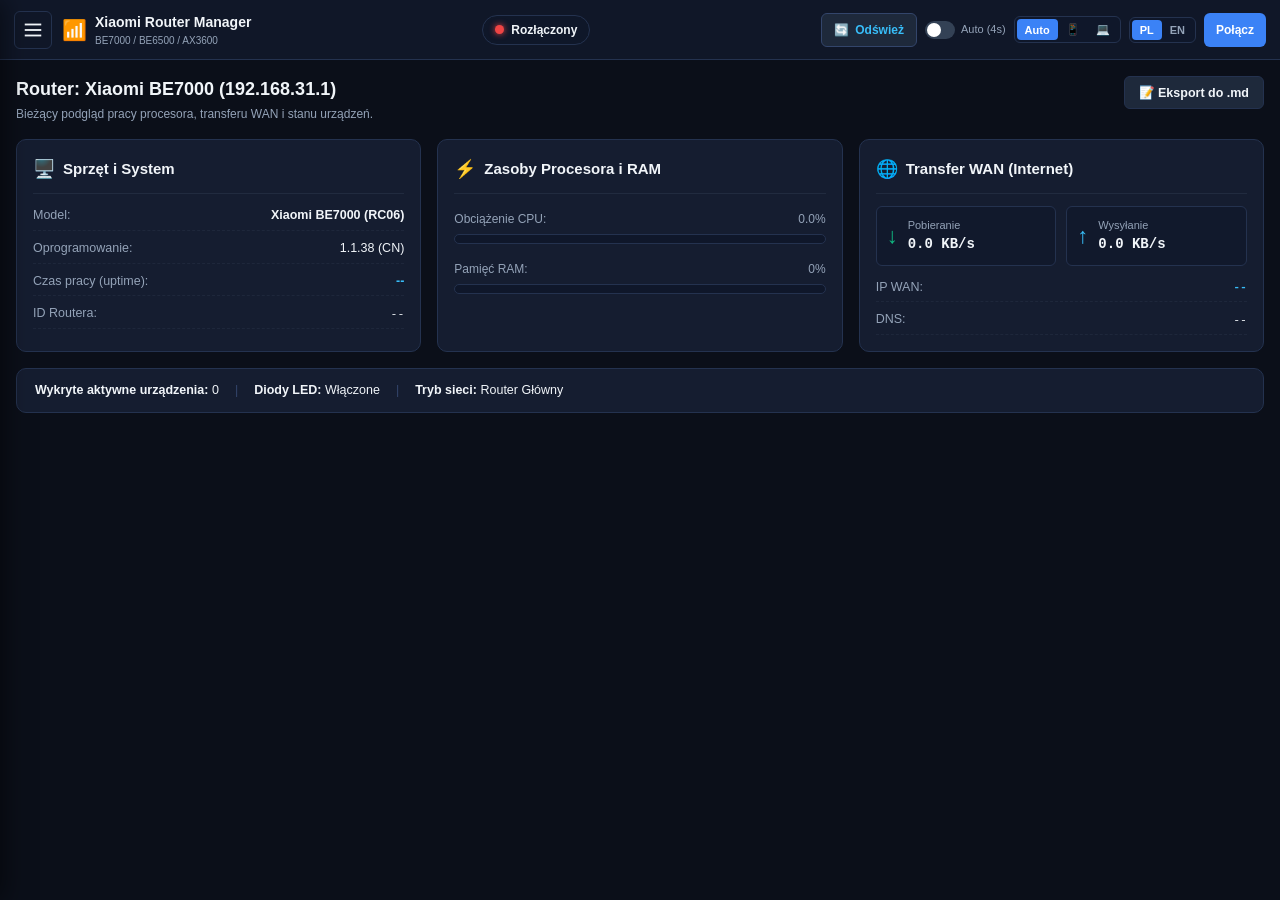
==== mobile/www/index.html @ 7e2e8005 "Poprawka dashboardu, detekcji urzadzen, formularza WAN, rezerwacji DHCP i pelnego panelu Wi-Fi zgodn" ====
<!DOCTYPE html>
<html lang="pl">
<head>
  <meta charset="UTF-8">
  <meta name="viewport" content="width=device-width, initial-scale=1.0, maximum-scale=1.0, user-scalable=no">
  <title>Xiaomi Router Manager (XRM)</title>
  <link rel="stylesheet" href="style.css">
</head>
<body class="theme-dark">
  <div id="app-root" class="mode-auto">

    <!-- 1. GÓRNA BELKA (HEADER) -->
    <header id="main-header">
      <div class="header-left">
        <button id="btn-hamburger" class="btn-icon nav-pulse" title="Menu nawigacji" aria-label="Menu">
          <svg viewBox="0 0 24 24" width="22" height="22" stroke="currentColor" stroke-width="2" fill="none"><line x1="3" y1="12" x2="21" y2="12"></line><line x1="3" y1="6" x2="21" y2="6"></line><line x1="3" y1="18" x2="21" y2="18"></line></svg>
        </button>
        <div class="logo-box">
          <span class="logo-icon">📶</span>
          <div class="logo-text">
            <span class="logo-title">Xiaomi Router Manager</span>
            <span class="logo-subtitle" id="header-model-badge">BE7000 / BE6500 / AX3600</span>
          </div>
        </div>
      </div>

      <div class="header-center">
        <div class="status-pill" id="status-pill">
          <span class="status-dot disconnected" id="status-dot"></span>
          <span class="status-text" id="status-text">Rozłączony</span>
        </div>
      </div>

      <div class="header-right">
        <!-- Zawsze widoczny globalny przycisk ODŚWIEŻ -->
        <button id="btn-global-refresh" class="btn-head btn-refresh" title="Odśwież dane routera">
          <span class="icon">🔄</span>
          <span class="lbl hide-on-narrow">Odśwież</span>
        </button>

        <!-- Przełącznik autoodświeżania -->
        <label class="auto-refresh-toggle" title="Automatyczne odświeżanie danych co 4 sekundy">
          <input type="checkbox" id="chk-auto-refresh">
          <span class="toggle-slider"></span>
          <span class="toggle-label hide-on-narrow">Auto (4s)</span>
        </label>

        <!-- Przełącznik trybu układu (Auto / Telefon / Tablet) -->
        <div class="seg-btn" id="layout-toggle" title="Wymuś tryb wyświetlania">
          <button data-layout="auto" class="active" title="Automatyczne dopasowanie do ekranu">Auto</button>
          <button data-layout="phone" title="Układ kompaktowy smartfona">📱</button>
          <button data-layout="tablet" title="Układ szeroki tabletu">💻</button>
        </div>

        <!-- Przełącznik języka -->
        <div class="seg-btn" id="lang-toggle">
          <button data-lang="pl" class="active">PL</button>
          <button data-lang="en">EN</button>
        </div>

        <!-- Przycisk Połącz / Rozłącz -->
        <button id="btn-connect" class="btn-head btn-connect">
          Połącz
        </button>
      </div>
    </header>

    <!-- 2. BOCZNY DRAWER NAWIGACJI (W STYLU HAOS Z AKORDEONEM) -->
    <div id="drawer-backdrop" class="drawer-backdrop"></div>
    <aside id="nav-drawer" class="nav-drawer">
      <div class="drawer-header">
        <div class="drawer-title-box">
          <span class="drawer-logo">📶</span>
          <div>
            <div class="drawer-title">XRM Navigation</div>
            <div class="drawer-subtitle" id="drawer-ip-text">Brama: 192.168.31.1</div>
          </div>
        </div>
        <button id="btn-close-drawer" class="btn-icon" title="Zamknij menu">✕</button>
      </div>

      <nav class="drawer-nav">
        <!-- Grupa 1: Pulpit i Urządzenia -->
        <div class="nav-group open">
          <div class="nav-group-header" data-group="dash">
            <span class="group-icon">📊</span>
            <span class="group-title">Pulpit i Urządzenia</span>
            <span class="group-arrow">▾</span>
          </div>
          <div class="nav-group-items">
            <button class="nav-item active" data-view="dashboard">
              <span class="item-icon">💻</span>
              <span class="item-title">Kokpit na żywo (Dashboard)</span>
            </button>
            <button class="nav-item" data-view="devices">
              <span class="item-icon">📱</span>
              <span class="item-title">Urządzenia w sieci</span>
              <span class="badge" id="nav-badge-devs">0</span>
            </button>
            <button class="nav-item" data-view="mesh">
              <span class="item-icon">🌐</span>
              <span class="item-title">Topologia i Węzły Mesh</span>
            </button>
          </div>
        </div>

        <!-- Grupa 2: Konfiguracja Sieci -->
        <div class="nav-group open">
          <div class="nav-group-header" data-group="net">
            <span class="group-icon">⚙️</span>
            <span class="group-title">Konfiguracja Sieci</span>
            <span class="group-arrow">▾</span>
          </div>
          <div class="nav-group-items">
            <button class="nav-item" data-view="wan">
              <span class="item-icon">🌍</span>
              <span class="item-title">Ustawienia WAN (Internet)</span>
            </button>
            <button class="nav-item" data-view="lan">
              <span class="item-icon">🖧</span>
              <span class="item-title">Ustawienia LAN i DHCP</span>
              <span class="badge" id="nav-badge-binds">0</span>
            </button>
            <button class="nav-item" data-view="wifi">
              <span class="item-icon">📶</span>
              <span class="item-title">Wi-Fi i Pasma radiowe</span>
            </button>
          </div>
        </div>

        <!-- Grupa 3: Porty i Usługi -->
        <div class="nav-group open">
          <div class="nav-group-header" data-group="ports">
            <span class="group-icon">🔌</span>
            <span class="group-title">Porty i Usługi</span>
            <span class="group-arrow">▾</span>
          </div>
          <div class="nav-group-items">
            <button class="nav-item" data-view="ports">
              <span class="item-icon">⚡</span>
              <span class="item-title">Porty 2.5G i Agregacja (LAG)</span>
            </button>
            <button class="nav-item" data-view="nat">
              <span class="item-icon">🔀</span>
              <span class="item-title">Przekierowania Portów (NAT/DMZ)</span>
            </button>
            <button class="nav-item" data-view="qos">
              <span class="item-icon">🚀</span>
              <span class="item-title">QoS i Kontrola Pasma</span>
            </button>
          </div>
        </div>

        <!-- Grupa 4: System i Narzędzia -->
        <div class="nav-group open">
          <div class="nav-group-header" data-group="sys">
            <span class="group-icon">🛠️</span>
            <span class="group-title">System i Narzędzia</span>
            <span class="group-arrow">▾</span>
          </div>
          <div class="nav-group-items">
            <button class="nav-item" data-view="tools">
              <span class="item-icon">💡</span>
              <span class="item-title">Narzędzia i Diody LED</span>
            </button>
            <button class="nav-item" data-view="backup">
              <span class="item-icon">💾</span>
              <span class="item-title">Kopia i Przywracanie JSON</span>
            </button>
            <button class="nav-item" data-view="diag">
              <span class="item-icon">🩺</span>
              <span class="item-title">Diagnostyka sieci (Ping/Trace)</span>
            </button>
            <button class="nav-item" data-view="reboot">
              <span class="item-icon">🔄</span>
              <span class="item-title">Restart i Zasilanie</span>
            </button>
          </div>
        </div>

        <!-- Wyróżniony przycisk Kreatora Setup na dole menu -->
        <div class="drawer-footer-action">
          <button class="btn-wizard" data-view="wizard">
            <span class="wiz-icon">🪄</span>
            <span class="wiz-text">Kreator Szybkiego Startu</span>
          </button>
        </div>
      </nav>
    </aside>

    <!-- 3. GŁÓWNY OBSZAR ROBOCZY (WORKSPACE) -->
    <main id="main-content">

      <!-- ============================================================ -->
      <!-- WIDOK 1: KOKPIT NA ŻYWO (DASHBOARD) - STRONA GŁÓWNA           -->
      <!-- ============================================================ -->
      <section id="view-dashboard" class="content-view active">
        <div class="view-header">
          <div>
            <h2 class="view-title" id="dash-router-title">Router: Xiaomi BE7000 (192.168.31.1)</h2>
            <p class="view-desc" id="dash-router-desc">Bieżący podgląd pracy procesora, transferu WAN i stanu urządzeń.</p>
          </div>
          <button class="btn-secondary" id="btn-export-md">
            <span>📝</span> Eksport do .md
          </button>
        </div>

        <!-- 3 RÓWNE KOLUMNY KAFELKÓW (ZGODNIE Z WERSJĄ WINDOWS) -->
        <div class="dash-grid-3">
          <!-- Kolumna 1: Sprzęt i System -->
          <div class="card">
            <div class="card-head">
              <span class="card-icon">🖥️</span>
              <h3>Sprzęt i System</h3>
            </div>
            <div class="info-list">
              <div class="info-row">
                <span class="lbl">Model:</span>
                <span class="val bold" id="dash-model">Xiaomi BE7000 (RC06)</span>
              </div>
              <div class="info-row">
                <span class="lbl">Oprogramowanie:</span>
                <span class="val" id="dash-fw">1.1.38 (CN)</span>
              </div>
              <div class="info-row">
                <span class="lbl">Czas pracy (uptime):</span>
                <span class="val highlight" id="dash-uptime">--</span>
              </div>
              <div class="info-row">
                <span class="lbl">ID Routera:</span>
                <span class="val mono" id="dash-routerid">--</span>
              </div>
            </div>
          </div>

          <!-- Kolumna 2: Zasoby Procesora i RAM -->
          <div class="card">
            <div class="card-head">
              <span class="card-icon">⚡</span>
              <h3>Zasoby Procesora i RAM</h3>
            </div>
            <div class="gauge-box">
              <div class="gauge-header">
                <span>Obciążenie CPU:</span>
                <span class="val bold" id="dash-cpu-val">0.0%</span>
              </div>
              <div class="progress-bar">
                <div class="progress-fill fill-cpu" id="dash-cpu-bar" style="width: 0%;"></div>
              </div>
            </div>
            <div class="gauge-box">
              <div class="gauge-header">
                <span>Pamięć RAM:</span>
                <span class="val bold" id="dash-ram-val">0%</span>
              </div>
              <div class="progress-bar">
                <div class="progress-fill fill-ram" id="dash-ram-bar" style="width: 0%;"></div>
              </div>
            </div>
          </div>

          <!-- Kolumna 3: Transfer WAN (Internet) -->
          <div class="card">
            <div class="card-head">
              <span class="card-icon">🌐</span>
              <h3>Transfer WAN (Internet)</h3>
            </div>
            <div class="speed-box-container">
              <div class="speed-metric down">
                <span class="speed-arrow">↓</span>
                <div>
                  <div class="speed-label">Pobieranie</div>
                  <div class="speed-value" id="dash-down-speed">0.0 KB/s</div>
                </div>
              </div>
              <div class="speed-metric up">
                <span class="speed-arrow">↑</span>
                <div>
                  <div class="speed-label">Wysyłanie</div>
                  <div class="speed-value" id="dash-up-speed">0.0 KB/s</div>
                </div>
              </div>
            </div>
            <div class="info-list compact-mt">
              <div class="info-row">
                <span class="lbl">IP WAN:</span>
                <span class="val mono highlight" id="dash-wan-ip">--</span>
              </div>
              <div class="info-row">
                <span class="lbl">DNS:</span>
                <span class="val mono" id="dash-wan-dns">--</span>
              </div>
            </div>
          </div>
        </div>

        <!-- Podsumowanie sieci na dole Pulpitu -->
        <div class="card summary-card">
          <div class="summary-line">
            <span class="summary-item">
              <strong>Wykryte aktywne urządzenia:</strong>
              <span class="badge badge-blue" id="dash-dev-count">0</span>
            </span>
            <span class="summary-sep">|</span>
            <span class="summary-item">
              <strong>Diody LED:</strong>
              <span class="badge badge-green" id="dash-led-status">Włączone</span>
            </span>
            <span class="summary-sep">|</span>
            <span class="summary-item">
              <strong>Tryb sieci:</strong>
              <span class="badge badge-purple" id="dash-net-mode">Router Główny</span>
            </span>
          </div>
        </div>
      </section>

      <!-- ============================================================ -->
      <!-- WIDOK 2: URZĄDZENIA W SIECI                                   -->
      <!-- ============================================================ -->
      <section id="view-devices" class="content-view">
        <div class="view-header">
          <div>
            <h2 class="view-title">Urządzenia w sieci</h2>
            <p class="view-desc">Lista aktywnych klientów LAN/Wi-Fi oraz urządzeń ze stałą rezerwacją IP.</p>
          </div>
          <div class="header-actions">
            <input type="text" id="dev-search-input" class="input-search" placeholder="Szukaj (nazwa, IP, MAC)...">
            <label class="checkbox-inline">
              <input type="checkbox" id="dev-show-offline" checked>
              <span>Pokaż offline</span>
            </label>
          </div>
        </div>

        <div class="dev-list-container" id="devices-container">
          <!-- Dynamicznie generowane wiersze urządzeń w app.js -->
        </div>
      </section>

      <!-- ============================================================ -->
      <!-- WIDOK 3: TOPOLOGIA I WĘZŁY MESH                               -->
      <!-- ============================================================ -->
      <section id="view-mesh" class="content-view">
        <div class="view-header">
          <div>
            <h2 class="view-title">Topologia i Węzły Sieci Mesh</h2>
            <p class="view-desc">Struktura routera nadrzędnego (Master) oraz podłączonych węzłów satelitarnych Mesh.</p>
          </div>
        </div>
        <div class="card" id="mesh-container">
          <div class="mesh-node-card master">
            <div class="node-badge">Router Główny (Master)</div>
            <h3 id="mesh-master-name">Xiaomi BE7000</h3>
            <div class="node-meta">
              <span>IP: <strong id="mesh-master-ip">192.168.31.1</strong></span>
              <span>MAC: <strong id="mesh-master-mac">--</strong></span>
              <span>Klienci: <strong id="mesh-master-clients">0</strong></span>
            </div>
          </div>
          <div class="mesh-satellites" id="mesh-satellites-list">
            <div class="empty-state">Brak dodatkowych węzłów satelitarnych Mesh w sieci (tryb pojedynczego routera).</div>
          </div>
        </div>
      </section>

      <!-- ============================================================ -->
      <!-- WIDOK 4: USTAWIENIA WAN (INTERNET) - DYNAMICZNY FORMULARZ     -->
      <!-- ============================================================ -->
      <section id="view-wan" class="content-view">
        <div class="view-header">
          <div>
            <h2 class="view-title">Ustawienia Łącza Internetowego (WAN)</h2>
            <p class="view-desc">Konfiguracja protokołu dostawcy Internetu, MTU, DNS oraz klonowania adresu MAC.</p>
          </div>
        </div>

        <div class="grid-2-col">
          <!-- Lewa kolumna: Status WAN -->
          <div class="card">
            <div class="card-head">
              <span class="card-icon">📊</span>
              <h3>Status Połączenia WAN</h3>
            </div>
            <div class="info-list">
              <div class="info-row">
                <span class="lbl">Stan łącza:</span>
                <span class="val bold" id="wan-stat-link">● Połączony (Link UP)</span>
              </div>
              <div class="info-row">
                <span class="lbl">Czas połączenia:</span>
                <span class="val" id="wan-stat-uptime">--</span>
              </div>
              <div class="info-row">
                <span class="lbl">Typ połączenia:</span>
                <span class="val highlight" id="wan-stat-proto">PPPoE</span>
              </div>
              <div class="info-row">
                <span class="lbl">Zewnętrzny IP:</span>
                <span class="val mono highlight" id="wan-stat-ip">--</span>
              </div>
              <div class="info-row">
                <span class="lbl">Maska podsieci:</span>
                <span class="val mono" id="wan-stat-mask">--</span>
              </div>
              <div class="info-row">
                <span class="lbl">Brama domyślna:</span>
                <span class="val mono" id="wan-stat-gw">--</span>
              </div>
              <div class="info-row">
                <span class="lbl">Serwery DNS:</span>
                <span class="val mono" id="wan-stat-dns">--</span>
              </div>
              <div class="info-row">
                <span class="lbl">Adres MAC WAN:</span>
                <span class="val mono" id="wan-stat-mac">--</span>
              </div>
              <div class="info-row">
                <span class="lbl">Rozmiar MTU:</span>
                <span class="val bold" id="wan-stat-mtu">1472</span>
              </div>
            </div>
            <div class="card-footer">
              <button class="btn-warn" id="btn-restart-wan">🔄 Zrestartuj połączenie WAN</button>
            </div>
          </div>

          <!-- Prawa kolumna: Dynamiczny Formularz Konfiguracji WAN -->
          <div class="card">
            <div class="card-head">
              <span class="card-icon">🛠️</span>
              <h3>Konfiguracja Parametrów WAN</h3>
            </div>

            <!-- Selektor typu połączenia -->
            <div class="form-group">
              <label class="form-label">Wybierz typ połączenia WAN:</label>
              <select id="wan-type-select" class="form-select">
                <option value="dhcp">DHCP (Automatyczny IP od modemu)</option>
                <option value="pppoe">PPPoE (Login i hasło światłowodu / Neostrady)</option>
                <option value="static">Statyczny IP (Stała adresacja ręczna)</option>
              </select>
            </div>

            <!-- Sekcja PPPoE (widoczna tylko dla PPPoE) -->
            <div id="wan-sec-pppoe" class="form-section hidden">
              <div class="form-group">
                <label class="form-label">Nazwa użytkownika PPPoE (Login):</label>
                <input type="text" id="wan-pppoe-user" class="form-input" placeholder="login@isp.pl">
              </div>
              <div class="form-group">
                <label class="form-label">Hasło PPPoE:</label>
                <div class="input-password-wrapper">
                  <input type="password" id="wan-pppoe-pwd" class="form-input" placeholder="••••••••">
                  <button type="button" class="btn-toggle-pwd" id="btn-toggle-pppoe-pwd">👁️</button>
                </div>
              </div>
            </div>

            <!-- Sekcja Statyczny IP (widoczna tylko dla Static IP) -->
            <div id="wan-sec-static" class="form-section hidden">
              <div class="form-group">
                <label class="form-label">Stały adres IP:</label>
                <input type="text" id="wan-static-ip" class="form-input" placeholder="np. 192.168.1.100">
              </div>
              <div class="form-group">
                <label class="form-label">Maska podsieci:</label>
                <input type="text" id="wan-static-mask" class="form-input" placeholder="255.255.255.0">
              </div>
              <div class="form-group">
                <label class="form-label">Brama domyślna:</label>
                <input type="text" id="wan-static-gw" class="form-input" placeholder="192.168.1.1">
              </div>
            </div>

            <!-- Parametry wspólne: MTU, DNS, Klonowanie MAC -->
            <div class="form-group">
              <label class="form-label">Rozmiar jednostki MTU:</label>
              <div class="mtu-row">
                <input type="number" id="wan-mtu-input" class="form-input mtu-field" value="1472">
                <div class="mtu-presets">
                  <button type="button" class="btn-preset" data-mtu="1472">1472 (Światłowód)</button>
                  <button type="button" class="btn-preset" data-mtu="1492">1492 (PPPoE)</button>
                  <button type="button" class="btn-preset" data-mtu="1500">1500 (Std)</button>
                </div>
              </div>
            </div>

            <div class="form-group">
              <label class="checkbox-inline">
                <input type="checkbox" id="wan-custom-dns-chk">
                <span>Własne serwery DNS</span>
              </label>
              <div id="wan-dns-box" class="dns-inputs hidden">
                <input type="text" id="wan-dns1" class="form-input" placeholder="Podstawowy DNS (np. 1.1.1.1)">
                <input type="text" id="wan-dns2" class="form-input" placeholder="Zapasowy DNS (np. 8.8.8.8)">
              </div>
            </div>

            <div class="form-group">
              <label class="form-label">Klonowanie adresu MAC WAN:</label>
              <input type="text" id="wan-mac-clone" class="form-input mono" placeholder="Opcjonalny MAC dostawcy">
            </div>

            <div class="card-footer">
              <button class="btn-primary full-width" id="btn-save-wan">💾 Zastosuj Ustawienia WAN</button>
            </div>
          </div>
        </div>
      </section>

      <!-- ============================================================ -->
      <!-- WIDOK 5: USTAWIENIA LAN I DHCP (W TYM REZERWACJE)             -->
      <!-- ============================================================ -->
      <section id="view-lan" class="content-view">
        <div class="view-header">
          <div>
            <h2 class="view-title">Ustawienia LAN i Serwer DHCP</h2>
            <p class="view-desc">Konfiguracja adresu IP routera, puli przydziału adresów oraz tabela stałych rezerwacji DHCP.</p>
          </div>
          <div class="header-actions">
            <button class="btn-primary" id="btn-add-reserve-manual">+ Nowa rezerwacja</button>
            <button class="btn-secondary" id="btn-json-backup">📋 Kopia / Przywróć JSON</button>
          </div>
        </div>

        <div class="grid-2-col">
          <!-- Brama LAN -->
          <div class="card">
            <div class="card-head">
              <span class="card-icon">🖧</span>
              <h3>Adres IP Routera (Brama LAN)</h3>
            </div>
            <div class="form-group">
              <label class="form-label">Adres IP bramy LAN:</label>
              <input type="text" id="lan-ip-input" class="form-input" value="192.168.31.1">
            </div>
            <div class="form-group">
              <label class="form-label">Maska podsieci LAN:</label>
              <input type="text" id="lan-mask-input" class="form-input" value="255.255.255.0">
            </div>
            <button class="btn-primary" id="btn-save-lan-ip">Zapisz IP Routera</button>
          </div>

          <!-- Serwer DHCP -->
          <div class="card">
            <div class="card-head">
              <span class="card-icon">🔄</span>
              <h3>Serwer DHCP</h3>
            </div>
            <div class="form-row-2">
              <div class="form-group">
                <label class="form-label">Początek puli IP:</label>
                <input type="text" id="dhcp-start-input" class="form-input" value="192.168.31.5">
              </div>
              <div class="form-group">
                <label class="form-label">Koniec puli IP:</label>
                <input type="text" id="dhcp-end-input" class="form-input" value="192.168.31.254">
              </div>
            </div>
            <div class="form-group">
              <label class="form-label">Czas dzierżawy (minuty):</label>
              <input type="number" id="dhcp-lease-input" class="form-input" value="720">
            </div>
            <button class="btn-primary" id="btn-save-dhcp">Zapisz Serwer DHCP</button>
          </div>
        </div>

        <!-- Tabela rezerwacji DHCP -->
        <div class="card card-table-section">
          <div class="card-head-between">
            <div class="card-head-title">
              <span class="card-icon">📌</span>
              <h3>Statyczne Rezerwacje Adresów IP (Static DHCP)</h3>
            </div>
            <input type="text" id="dhcp-search-input" class="input-search compact" placeholder="Filtruj rezerwacje...">
          </div>
          <div class="table-responsive">
            <table class="data-table" id="table-dhcp-binds">
              <thead>
                <tr>
                  <th>Nazwa / Urządzenie</th>
                  <th>Adres IP</th>
                  <th>Adres MAC</th>
                  <th class="text-right">Akcje</th>
                </tr>
              </thead>
              <tbody id="binds-tbody">
                <!-- Wiersze generowane dynamicznie w app.js -->
              </tbody>
            </table>
          </div>
        </div>
      </section>

      <!-- ============================================================ -->
      <!-- WIDOK 6: WI-FI I PASMA RADIOWE                                -->
      <!-- ============================================================ -->
      <section id="view-wifi" class="content-view">
        <div class="view-header">
          <div>
            <h2 class="view-title">Sieć Bezprzewodowa (Wi-Fi)</h2>
            <p class="view-desc">Konfiguracja pasm 2.4 GHz oraz 5 GHz (Wi-Fi 7 / 6), mocy nadawania i optymalizacja kanałów.</p>
          </div>
          <div class="header-actions">
            <label class="toggle-switch-label">
              <input type="checkbox" id="wifi-switch-smartconnect">
              <span class="toggle-slider"></span>
              <span class="switch-txt">Smart Connect (Wspólne SSID)</span>
            </label>
            <button class="btn-warn" id="btn-wifi-opt">✨ Optymalizuj kanały Wi-Fi</button>
            <button class="btn-secondary" id="btn-wifi-card">🎫 Karta Dostępowa Wi-Fi</button>
          </div>
        </div>

        <!-- Baner informacyjny Smart Connect (Wi-Fi 双频合一) -->
        <div id="wifi-bsd-banner" class="wifi-banner-info">
          ★ Smart Connect (Wi-Fi 双频合一) jest WŁĄCZONY - Pasma 2.4 GHz i 5 GHz współdzielą jedno SSID i hasło. Router automatycznie dobiera pasmo.
        </div>

        <div class="grid-2-col">
          <!-- Karta Lewa: Pasmo 2.4 GHz (lub Wspólna Sieć) -->
          <div class="card">
            <div class="card-head">
              <div class="head-title-row">
                <span class="card-icon">📶</span>
                <h3 id="wifi-2g-card-title">Wspólna Sieć Wi-Fi i Pasmo 2.4 GHz (Smart Connect)</h3>
              </div>
              <label class="toggle-switch-label sm">
                <input type="checkbox" id="wifi-2g-enable" checked>
                <span class="toggle-slider"></span>
                <span id="wifi-2g-enable-txt" class="status-lbl">Włączone</span>
              </label>
            </div>
            
            <div class="form-group">
              <label class="form-label" id="wifi-2g-ssid-lbl">Wspólna nazwa (SSID):</label>
              <input type="text" id="wifi-2g-ssid" class="form-input">
            </div>

            <div class="form-group">
              <label class="form-label" id="wifi-2g-enc-lbl">Wspólne szyfrowanie:</label>
              <select id="wifi-2g-enc" class="form-select">
                <option value="sae-mixed">WPA2/WPA3 Personal (sae-mixed)</option>
                <option value="psk2">WPA2 Personal (psk2)</option>
                <option value="sae">WPA3 Personal (sae)</option>
                <option value="none">Brak zabezpieczeń (Otwarte)</option>
              </select>
            </div>

            <div class="form-group">
              <label class="form-label" id="wifi-2g-pwd-lbl">Wspólne hasło Wi-Fi:</label>
              <div class="input-password-wrapper">
                <input type="password" id="wifi-2g-pwd" class="form-input">
                <button type="button" class="btn-toggle-pwd" id="btn-toggle-2g-pwd">👁️</button>
              </div>
            </div>

            <div class="form-group">
              <label class="checkbox-inline">
                <input type="checkbox" id="wifi-2g-show-pwd">
                <span>Pokaż hasło w polu</span>
              </label>
            </div>

            <div class="form-group">
              <label class="form-label">Moc nadawania (TX Power):</label>
              <select id="wifi-2g-tx" class="form-select">
                <option value="max">Maksymalna (Wzmocniona)</option>
                <option value="mid">Średnia (Standardowa)</option>
                <option value="min">Niska (Oszczędna)</option>
              </select>
            </div>

            <div class="form-row-2">
              <div class="form-group">
                <label class="form-label">Kanał Wi-Fi (Channel):</label>
                <select id="wifi-2g-channel" class="form-select">
                  <option value="0">Auto</option>
                  <option value="1">1</option><option value="2">2</option><option value="3">3</option>
                  <option value="4">4</option><option value="5">5</option><option value="6">6</option>
                  <option value="7">7</option><option value="8">8</option><option value="9">9</option>
                  <option value="10">10</option><option value="11">11</option><option value="12">12</option>
                  <option value="13">13</option>
                </select>
              </div>
              <div class="form-group">
                <label class="form-label">Szerokość pasma (Bandwidth):</label>
                <select id="wifi-2g-bw" class="form-select">
                  <option value="0">40 / 20 MHz</option>
                  <option value="20">20 MHz</option>
                </select>
              </div>
            </div>

            <div class="form-group">
              <label class="toggle-switch-label sm">
                <input type="checkbox" id="wifi-2g-hidden">
                <span class="toggle-slider"></span>
                <span class="switch-txt">Ukryj sieć (Brak rozgłaszania SSID)</span>
              </label>
            </div>

            <div class="wifi-summary-box" id="wifi-2g-summary">
              Kanał: 11 | Szerokość: do 40 MHz | Status: Włączone
            </div>
          </div>

          <!-- Karta Prawa: Pasmo 5 GHz / Wi-Fi 7 -->
          <div class="card">
            <div class="card-head">
              <div class="head-title-row">
                <span class="card-icon">🚀</span>
                <h3 id="wifi-5g-card-title">Parametry Radiowe 5 GHz (Smart Connect)</h3>
              </div>
              <label class="toggle-switch-label sm">
                <input type="checkbox" id="wifi-5g-enable" checked>
                <span class="toggle-slider"></span>
                <span id="wifi-5g-enable-txt" class="status-lbl">Włączone</span>
              </label>
            </div>

            <!-- Baner synchronizacji z 2.4 GHz przy Smart Connect -->
            <div id="wifi-5g-sync-banner" class="wifi-sync-info">
              ★ Smart Connect włączony: Pasmo 5 GHz współdzieli wspólną nazwę SSID, hasło i szyfrowanie z panelem po lewej.
            </div>

            <!-- Pola 5G (widoczne tylko gdy Smart Connect jest wyłączony) -->
            <div id="wifi-5g-credentials-box" class="hidden">
              <div class="form-group">
                <label class="form-label">Nazwa sieci (SSID 5G):</label>
                <input type="text" id="wifi-5g-ssid" class="form-input">
              </div>

              <div class="form-group">
                <label class="form-label">Szyfrowanie 5G:</label>
                <select id="wifi-5g-enc" class="form-select">
                  <option value="sae-mixed">WPA2/WPA3 Personal (sae-mixed)</option>
                  <option value="psk2">WPA2 Personal (psk2)</option>
                  <option value="sae">WPA3 Personal (sae)</option>
                  <option value="none">Brak zabezpieczeń (Otwarte)</option>
                </select>
              </div>

              <div class="form-group">
                <label class="form-label">Hasło Wi-Fi 5G:</label>
                <div class="input-password-wrapper">
                  <input type="password" id="wifi-5g-pwd" class="form-input">
                  <button type="button" class="btn-toggle-pwd" id="btn-toggle-5g-pwd">👁️</button>
                </div>
              </div>

              <div class="form-group">
                <label class="checkbox-inline">
                  <input type="checkbox" id="wifi-5g-show-pwd">
                  <span>Pokaż hasło w polu</span>
                </label>
              </div>
            </div>

            <div class="form-group">
              <label class="form-label">Moc nadawania (TX Power):</label>
              <select id="wifi-5g-tx" class="form-select">
                <option value="max">Maksymalna (Wzmocniona)</option>
                <option value="mid">Średnia (Standardowa)</option>
                <option value="min">Niska (Oszczędna)</option>
              </select>
            </div>

            <div class="form-row-2">
              <div class="form-group">
                <label class="form-label">Kanał Wi-Fi (Channel):</label>
                <select id="wifi-5g-channel" class="form-select">
                  <option value="0">Auto</option>
                  <option value="36">36</option><option value="40">40</option><option value="44">44</option>
                  <option value="48">48</option><option value="52">52</option><option value="56">56</option>
                  <option value="60">60</option><option value="64">64</option><option value="149">149</option>
                  <option value="153">153</option><option value="157">157</option><option value="161">161</option>
                  <option value="165">165</option>
                </select>
              </div>
              <div class="form-group">
                <label class="form-label">Szerokość pasma (Bandwidth):</label>
                <select id="wifi-5g-bw" class="form-select">
                  <option value="0">160 / 80 / 40 / 20 MHz (Wi-Fi 7)</option>
                  <option value="80">80 / 40 / 20 MHz</option>
                  <option value="40">40 MHz</option>
                  <option value="20">20 MHz</option>
                </select>
              </div>
            </div>

            <div class="form-group">
              <label class="toggle-switch-label sm">
                <input type="checkbox" id="wifi-5g-hidden">
                <span class="toggle-slider"></span>
                <span class="switch-txt">Ukryj sieć (Brak rozgłaszania SSID)</span>
              </label>
            </div>

            <div class="wifi-summary-box" id="wifi-5g-summary">
              Kanał: 36 | Szerokość: do 160 MHz (Wi-Fi 6/7) | Status: Włączone
            </div>
          </div>
        </div>

        <div class="card-footer-box">
          <button class="btn-success full-width" id="btn-save-wifi">★ Zastosuj i Zsynchronizuj Ustawienia Wi-Fi (Zapis obu pasm / Smart Connect)</button>
        </div>

        <!-- Karta: Zaawansowane Ustawienia Wi-Fi (Funkcje Systemowe i Roaming) -->
        <div class="card mt-16">
          <div class="card-head">
            <span class="card-icon">⚡</span>
            <h3>Zaawansowane Ustawienia Wi-Fi (Funkcje Systemowe i Roaming)</h3>
          </div>

          <div class="adv-wifi-list">
            <!-- 1. Wi-Fi 5 Kompatybilność -->
            <div class="adv-item">
              <div class="adv-info">
                <div class="adv-title">Tryb zgodności z Wi-Fi 5 (Legacy Wi-Fi 5)</div>
                <div class="adv-desc">Dla starszych urządzeń mających problem z Wi-Fi 6/7. Włączenie wyłącza OFDMA, TWT, BSS Coloring.</div>
              </div>
              <label class="toggle-switch-label">
                <input type="checkbox" id="wifi-adv-w5">
                <span class="toggle-slider"></span>
                <span id="wifi-adv-w5-lbl" class="status-lbl">Wyłączone</span>
              </label>
            </div>

            <!-- 2. TWT -->
            <div class="adv-item">
              <div class="adv-info">
                <div class="adv-title">Tryb oszczędzania energii TWT (Target Wake Time)</div>
                <div class="adv-desc">Target Wake Time: redukuje zużycie baterii urządzeń Wi-Fi 6/7. Starsze urządzenia mogą wymagać wyłączenia tej funkcji.</div>
              </div>
              <label class="toggle-switch-label">
                <input type="checkbox" id="wifi-adv-twt">
                <span class="toggle-slider"></span>
                <span id="wifi-adv-twt-lbl" class="status-lbl">Wyłączone</span>
              </label>
            </div>

            <!-- 3. MU-MIMO -->
            <div class="adv-item">
              <div class="adv-info">
                <div class="adv-title">MU-MIMO i Kształtowanie Wiązki (Beamforming)</div>
                <div class="adv-desc">Jednoczesna komunikacja z wieloma klientami oraz kierunkowe formowanie wiązki sygnału.</div>
              </div>
              <label class="toggle-switch-label">
                <input type="checkbox" id="wifi-adv-mimo" checked>
                <span class="toggle-slider"></span>
                <span id="wifi-adv-mimo-lbl" class="status-lbl">Włączone</span>
              </label>
            </div>

            <!-- 4. Mi Connect -->
            <div class="adv-item">
              <div class="adv-info">
                <div class="adv-title">Szybkie parowanie Xiaomi (Mi Connect)</div>
                <div class="adv-desc">Automatyczne wykrywanie nowych urządzeń Xiaomi IoT w Mi Home i automatyczna synchronizacja hasła Wi-Fi.</div>
              </div>
              <label class="toggle-switch-label">
                <input type="checkbox" id="wifi-adv-miotrelay">
                <span class="toggle-slider"></span>
                <span id="wifi-adv-miotrelay-lbl" class="status-lbl">Wyłączone</span>
              </label>
            </div>

            <!-- 5. Tryb cichy -->
            <div class="adv-item">
              <div class="adv-info">
                <div class="adv-title">Tryb cichy Wi-Fi (Tymczasowe wyłączenie)</div>
                <div class="adv-desc text-danger">Wyłącza wszystkie radia Wi-Fi do restartu routera. Po restarcie Wi-Fi włącza się ponownie automatycznie.</div>
              </div>
              <label class="toggle-switch-label">
                <input type="checkbox" id="wifi-adv-silence">
                <span class="toggle-slider"></span>
                <span id="wifi-adv-silence-lbl" class="status-lbl">Wyłączone</span>
              </label>
            </div>

            <!-- 6. Roaming Mesh 802.11k/v -->
            <div class="adv-item-col">
              <div class="adv-item no-border">
                <div class="adv-info">
                  <div class="adv-title">Ręczne parametry roamingu Mesh (802.11k/v)</div>
                  <div class="adv-desc">Wymusza przełączenie terminala (802.11k/v) do silniejszego węzła Mesh, gdy RSSI spadnie poniżej progu.</div>
                </div>
                <label class="toggle-switch-label">
                  <input type="checkbox" id="wifi-adv-roam">
                  <span class="toggle-slider"></span>
                  <span id="wifi-adv-roam-lbl" class="status-lbl">Domyślne</span>
                </label>
              </div>

              <!-- Paski progów roamingu -->
              <div id="wifi-roam-box" class="roam-box hidden">
                <div class="form-row-2">
                  <div class="form-group">
                    <label class="form-label">Próg 2.4 GHz (dBm):</label>
                    <input type="number" id="wifi-roam-2g" class="form-input" value="-65">
                  </div>
                  <div class="form-group">
                    <label class="form-label">Próg 5 GHz (dBm):</label>
                    <input type="number" id="wifi-roam-5g" class="form-input" value="-70">
                  </div>
                </div>
                <button class="btn-primary" id="btn-save-roam">Zapisz Progi Roamingu</button>
              </div>
            </div>
          </div>
        </div>
      </section>

      <!-- ============================================================ -->
      <!-- WIDOK 7: PORTY 2.5G I AGREGACJA (LAG)                         -->
      <!-- ============================================================ -->
      <section id="view-ports" class="content-view">
        <div class="view-header">
          <div>
            <h2 class="view-title">Zarządzanie Portami 4x 2.5 Gbps (Xiaomi BE7000)</h2>
            <p class="view-desc">Kliknij w port fizyczny, aby sprawdzić stan lub wybierz zaawansowaną funkcję sprzętową.</p>
          </div>
        </div>

        <!-- 4 INTERAKTYWNE KAFELKI PORTÓW FIZYCZNYCH -->
        <div class="ports-grid-4" id="ports-hardware-grid">
          <div class="port-card active-card" data-port="1">
            <div class="port-number">Port 1 (2.5G)</div>
            <div class="port-spec">2.5G RJ45</div>
            <div class="port-badge badge-wan1">Główny Internet (WAN1)</div>
            <div class="port-status status-up">● Połączony (2.5G)</div>
          </div>
          <div class="port-card" data-port="2">
            <div class="port-number">Port 2 (2.5G)</div>
            <div class="port-spec">2.5G RJ45</div>
            <div class="port-badge badge-lan">Lokalna Sieć (LAN)</div>
            <div class="port-status status-up">● Połączony (2.5G)</div>
          </div>
          <div class="port-card" data-port="3">
            <div class="port-number">Port 3 (2.5G)</div>
            <div class="port-spec">2.5G RJ45</div>
            <div class="port-badge badge-down">Rozłączony / Wolny</div>
            <div class="port-status status-down">○ Gotowy (Auto MDI-X)</div>
          </div>
          <div class="port-card" data-port="4">
            <div class="port-number">Port 4 (2.5G)</div>
            <div class="port-spec">2.5G RJ45</div>
            <div class="port-badge badge-lan">Lokalna Sieć (LAN)</div>
            <div class="port-status status-up">● Połączony (2.5G)</div>
          </div>
        </div>

        <!-- SELEKTOR FUNKCJI ZAAWANSOWANYCH (ROZWIJANE MENU ZAMIAST 4 ŚCIŚNIĘTYCH PRZYCISKÓW) -->
        <div class="card port-config-card">
          <div class="card-head-between">
            <div class="card-head-title">
              <span class="card-icon">⚡</span>
              <h3>Konfiguracja Zaawansowanej Roli Portów</h3>
            </div>
            <div class="select-role-wrapper">
              <label class="form-label inline">Wybierz funkcję:</label>
              <select id="ports-function-select" class="form-select highlight-select">
                <option value="lag">Agregacja LAN (LAG - łączenie portów)</option>
                <option value="dualwan">Dual WAN (Drugi dostawca Internetu)</option>
                <option value="iptv">Telewizja IP (IPTV Bridge VLAN)</option>
                <option value="game">Port Sieciowy Gry (Gaming QoS VIP)</option>
              </select>
            </div>
          </div>

          <!-- Karta 1: Agregacja LAN (LAG) -->
          <div id="port-sec-lag" class="port-subview">
            <div class="subview-header">
              <div>
                <h4>Agregacja Portów LAN (Link Aggregation / LAG)</h4>
                <p class="subview-desc">Łączy dwa porty LAN w jeden wirtualny kanał transmisyjny o podwójnej przepustowości (pod serwer NAS lub switch LACP).</p>
              </div>
              <label class="toggle-switch">
                <input type="checkbox" id="lag-enabled-chk">
                <span class="toggle-slider"></span>
              </label>
            </div>
            <div class="form-row-2">
              <div class="form-group">
                <label class="form-label">Para portów do agregacji:</label>
                <select id="lag-ports-select" class="form-select">
                  <option value="3+4">Port 3 + Port 4</option>
                  <option value="2+3">Port 2 + Port 3</option>
                </select>
              </div>
              <div class="form-group">
                <label class="form-label">Tryb agregacji:</label>
                <select id="lag-mode-select" class="form-select">
                  <option value="lacp">Dynamiczny LACP (802.3ad)</option>
                  <option value="static">Statyczny Trunk</option>
                </select>
              </div>
            </div>
            <button class="btn-primary" id="btn-save-lag">Zapisz Konfigurację LAG</button>
          </div>

          <!-- Karta 2: Dual WAN -->
          <div id="port-sec-dualwan" class="port-subview hidden">
            <div class="subview-header">
              <div>
                <h4>Dual WAN (Drugie łącze internetowe)</h4>
                <p class="subview-desc">Pozwala podłączyć drugiego operatora (np. światłowód + backup LTE) do wybranego portu.</p>
              </div>
              <label class="toggle-switch">
                <input type="checkbox" id="dualwan-enabled-chk">
                <span class="toggle-slider"></span>
              </label>
            </div>
            <div class="form-row-2">
              <div class="form-group">
                <label class="form-label">Drugi port WAN (WAN2):</label>
                <select id="dualwan-port-select" class="form-select">
                  <option value="2">Port 2 (2.5G)</option>
                  <option value="3">Port 3 (2.5G)</option>
                  <option value="4">Port 4 (2.5G)</option>
                </select>
              </div>
              <div class="form-group">
                <label class="form-label">Tryb pracy Dual WAN:</label>
                <select id="dualwan-mode-select" class="form-select">
                  <option value="load">Równoważenie obciążenia (Load Balancing)</option>
                  <option value="failover">Zapasowe przełączanie awaryjne (Failover)</option>
                </select>
              </div>
            </div>
            <button class="btn-primary" id="btn-save-dualwan">Zapisz Konfigurację Dual WAN</button>
          </div>

          <!-- Karta 3: IPTV -->
          <div id="port-sec-iptv" class="port-subview hidden">
            <div class="subview-header">
              <div>
                <h4>Telewizja IP (IPTV Bridge VLAN)</h4>
                <p class="subview-desc">Przekazuje ruch telewizyjny bezpośrednio do dekodera ISP z pominięciem natywnego routingu.</p>
              </div>
              <label class="toggle-switch">
                <input type="checkbox" id="iptv-enabled-chk">
                <span class="toggle-slider"></span>
              </label>
            </div>
            <div class="form-row-2">
              <div class="form-group">
                <label class="form-label">Port dedykowany IPTV:</label>
                <select id="iptv-port-select" class="form-select">
                  <option value="2">Port 2 (2.5G)</option>
                  <option value="3">Port 3 (2.5G)</option>
                  <option value="4">Port 4 (2.5G)</option>
                </select>
              </div>
              <div class="form-group">
                <label class="form-label">VLAN ID dla IPTV (VID):</label>
                <input type="number" id="iptv-vid-input" class="form-input" placeholder="np. 100 lub puste">
              </div>
            </div>
            <button class="btn-primary" id="btn-save-iptv">Zapisz Konfigurację IPTV</button>
          </div>

          <!-- Karta 4: Gaming Port -->
          <div id="port-sec-game" class="port-subview hidden">
            <div class="subview-header">
              <div>
                <h4>Port Sieciowy Gry (Gaming QoS VIP)</h4>
                <p class="subview-desc">Nadaje bezwzględny priorytet pakietom z podłączonej konsoli lub PC dla najniższego pingu.</p>
              </div>
              <label class="toggle-switch">
                <input type="checkbox" id="game-enabled-chk">
                <span class="toggle-slider"></span>
              </label>
            </div>
            <div class="form-group">
              <label class="form-label">Wybierz port priorytetowy:</label>
              <select id="game-port-select" class="form-select">
                <option value="1">Port 1 (2.5G)</option>
                <option value="2">Port 2 (2.5G)</option>
                <option value="3">Port 3 (2.5G)</option>
              </select>
            </div>
            <button class="btn-primary" id="btn-save-game">Zapisz Konfigurację Portu Gry</button>
          </div>
        </div>
      </section>

      <!-- ============================================================ -->
      <!-- WIDOK 8: PRZEKIEROWANIA PORTÓW (NAT / DMZ)                    -->
      <!-- ============================================================ -->
      <section id="view-nat" class="content-view">
        <div class="view-header">
          <div>
            <h2 class="view-title">Przekierowania Portów i Strefa DMZ</h2>
            <p class="view-desc">Udostępnianie usług lokalnych na zewnątrz routera oraz wystawianie hosta DMZ.</p>
          </div>
        </div>

        <div class="grid-2-col">
          <!-- DMZ -->
          <div class="card">
            <div class="card-head">
              <span class="card-icon">🎯</span>
              <h3>Strefa DMZ (Demilitarized Zone)</h3>
            </div>
            <p class="card-desc">Przekazuje cały ruch przychodzący bez reguł na jeden konkretny adres IP w sieci domowej.</p>
            <div class="form-group">
              <label class="checkbox-inline">
                <input type="checkbox" id="dmz-enabled-chk">
                <span>Włącz strefę DMZ</span>
              </label>
            </div>
            <div class="form-group">
              <label class="form-label">Adres IP hosta DMZ:</label>
              <input type="text" id="dmz-ip-input" class="form-input" placeholder="np. 192.168.31.50">
            </div>
            <button class="btn-primary" id="btn-save-dmz">Zapisz Ustawienia DMZ</button>
          </div>

          <!-- Nowe przekierowanie -->
          <div class="card">
            <div class="card-head">
              <span class="card-icon">➕</span>
              <h3>Dodaj Przekierowanie Portu</h3>
            </div>
            <div class="form-group">
              <label class="form-label">Nazwa reguły:</label>
              <input type="text" id="nat-name-input" class="form-input" placeholder="np. Serwer WWW">
            </div>
            <div class="form-row-2">
              <div class="form-group">
                <label class="form-label">Port zewn.:</label>
                <input type="number" id="nat-ext-port" class="form-input" placeholder="80">
              </div>
              <div class="form-group">
                <label class="form-label">Port wewn.:</label>
                <input type="number" id="nat-int-port" class="form-input" placeholder="80">
              </div>
            </div>
            <div class="form-row-2">
              <div class="form-group">
                <label class="form-label">Protokół:</label>
                <select id="nat-proto-select" class="form-select">
                  <option value="tcp">TCP</option>
                  <option value="udp">UDP</option>
                  <option value="all">TCP + UDP</option>
                </select>
              </div>
              <div class="form-group">
                <label class="form-label">IP lokalne:</label>
                <input type="text" id="nat-target-ip" class="form-input" placeholder="192.168.31.10">
              </div>
            </div>
            <button class="btn-primary" id="btn-add-nat-rule">+ Dodaj Regułę Portu</button>
          </div>
        </div>
      </section>

      <!-- ============================================================ -->
      <!-- WIDOK 9: QOS I KONTROLA PASMA                                 -->
      <!-- ============================================================ -->
      <section id="view-qos" class="content-view">
        <div class="view-header">
          <div>
            <h2 class="view-title">Inteligentny QoS i Kontrola Pasma</h2>
            <p class="view-desc">Zarządzanie priorytetami ruchu sieciowego dla gier, wideo i pracy zdalnej.</p>
          </div>
        </div>
        <div class="card">
          <div class="card-head">
            <span class="card-icon">🚀</span>
            <h3>Priorytetyzacja Pasma (QoS)</h3>
          </div>
          <div class="form-group">
            <label class="checkbox-inline">
              <input type="checkbox" id="qos-enabled-chk">
              <span>Włącz inteligentną optymalizację QoS</span>
            </label>
          </div>
          <div class="form-group">
            <label class="form-label">Profil priorytetu:</label>
            <div class="seg-btn full-width" id="qos-mode-selector">
              <button data-mode="auto" class="active">Automatyczny</button>
              <button data-mode="game">Gaming (Gry)</button>
              <button data-mode="web">Przeglądanie</button>
              <button data-mode="video">Wideo / Streaming</button>
            </div>
          </div>
          <button class="btn-primary" id="btn-save-qos">Zapisz Ustawienia QoS</button>
        </div>
      </section>

      <!-- ============================================================ -->
      <!-- WIDOK 10: SYSTEM, NARZĘDZIA I DIODY LED                      -->
      <!-- ============================================================ -->
      <section id="view-tools" class="content-view">
        <div class="view-header">
          <div>
            <h2 class="view-title">Narzędzia Systemowe i Diody LED</h2>
            <p class="view-desc">Sterowanie podświetleniem obudowy, zmiana hasła administratora i parametry routera.</p>
          </div>
        </div>

        <div class="grid-2-col">
          <!-- Diody LED -->
          <div class="card">
            <div class="card-head">
              <span class="card-icon">💡</span>
              <h3>Diody LED Obudowy</h3>
            </div>
            <p class="card-desc">Wyłącz diody sygnalizacyjne na obudowie BE7000 (np. na noc w sypialni).</p>
            <div class="form-group">
              <label class="toggle-switch">
                <input type="checkbox" id="led-switch" checked>
                <span class="toggle-slider"></span>
              </label>
              <span id="led-status-lbl" class="bold">Włączone</span>
            </div>
            <button class="btn-primary" id="btn-save-led">Zapisz Stan Diod</button>
          </div>

          <!-- Zmiana Hasła -->
          <div class="card">
            <div class="card-head">
              <span class="card-icon">🔑</span>
              <h3>Zmiana Hasła Administratora</h3>
            </div>
            <div class="form-group">
              <label class="form-label">Nowe hasło routera:</label>
              <input type="password" id="new-admin-pwd" class="form-input" placeholder="Wpisz nowe bezpieczne hasło">
            </div>
            <button class="btn-warn" id="btn-change-admin-pwd">Zmień Hasło Routera</button>
          </div>
        </div>
      </section>

      <!-- ============================================================ -->
      <!-- WIDOK 11: KOPIA I PRZYWRACANIE JSON                          -->
      <!-- ============================================================ -->
      <section id="view-backup" class="content-view">
        <div class="view-header">
          <div>
            <h2 class="view-title">Kopia i Przywracanie Konfiguracji JSON</h2>
            <p class="view-desc">Bezpieczny eksport rezerwacji DHCP i ustawień routera do schowka lub pliku JSON.</p>
          </div>
        </div>
        <div class="card">
          <div class="card-head">
            <span class="card-icon">📋</span>
            <h3>Edytor JSON Schowka</h3>
          </div>
          <div class="backup-actions-bar">
            <button class="btn-primary" id="btn-gen-json">📥 Pobierz rezerwacje do JSON</button>
            <button class="btn-secondary" id="btn-copy-json">📋 Kopiuj do schowka</button>
            <button class="btn-secondary" id="btn-paste-json">📋 Wklej ze schowka</button>
            <button class="btn-warn" id="btn-apply-json">⚡ Przywróć rezerwacje z JSON</button>
          </div>
          <textarea id="json-editor-area" class="code-area" placeholder="Tutaj pojawi się zawartość JSON..."></textarea>
        </div>
      </section>

      <!-- ============================================================ -->
      <!-- WIDOK 12: DIAGNOSTYKA SIECI (PING / TRACEROUTE)               -->
      <!-- ============================================================ -->
      <section id="view-diag" class="content-view">
        <div class="view-header">
          <div>
            <h2 class="view-title">Diagnostyka Sieci (Ping i Traceroute)</h2>
            <p class="view-desc">Sprawdzanie opóźnień do węzłów w sieci domowej i w Internecie bezpośrednio z procesora BE7000.</p>
          </div>
        </div>
        <div class="card">
          <div class="diag-form-row">
            <input type="text" id="diag-host-input" class="form-input" value="8.8.8.8" placeholder="Adres IP lub domena (np. 1.1.1.1)">
            <button class="btn-primary" id="btn-run-ping">🚀 Uruchom Ping</button>
          </div>
          <pre id="diag-console" class="diag-terminal">Gotowy do wykonania testu diagnostycznego...</pre>
        </div>
      </section>

      <!-- ============================================================ -->
      <!-- WIDOK 13: RESTART ROUTERA                                     -->
      <!-- ============================================================ -->
      <section id="view-reboot" class="content-view">
        <div class="view-header">
          <div>
            <h2 class="view-title">Restart i Zasilanie Routera</h2>
            <p class="view-desc">Bezpieczny restart systemu Xiaomi OpenWrt bez utraty zapisanych parametrów.</p>
          </div>
        </div>
        <div class="card danger-card">
          <div class="card-head">
            <span class="card-icon">⚠️</span>
            <h3>Ponowne Uruchomienie Routera</h3>
          </div>
          <p class="card-desc">Restart spowoduje chwilowe przerwanie połączenia z Internetem i sieciami Wi-Fi na około 60-90 sekund.</p>
          <button class="btn-danger" id="btn-reboot-router">🔄 Zrestartuj Xiaomi BE7000 Teraz</button>
        </div>
      </section>

      <!-- ============================================================ -->
      <!-- WIDOK 14: KREATOR PIERWSZEJ KONFIGURACJI (QUICK SETUP)        -->
      <!-- ============================================================ -->
      <section id="view-wizard" class="content-view">
        <div class="view-header">
          <div>
            <h2 class="view-title">Kreator Pierwszej Konfiguracji (Quick Setup)</h2>
            <p class="view-desc">Uruchomienie nowego lub zresetowanego routera w 3 prostych krokach.</p>
          </div>
        </div>
        <div class="card">
          <div class="wizard-steps-indicator">
            <span class="step-num active">1. Tryb WAN</span> →
            <span class="step-num">2. Wi-Fi</span> →
            <span class="step-num">3. Hasło Admina</span>
          </div>
          <div class="form-group">
            <label class="form-label">Wybierz typ połączenia WAN dostawcy:</label>
            <select id="wiz-proto" class="form-select">
              <option value="dhcp">Automatyczny DHCP (Kablówka / Modem)</option>
              <option value="pppoe">PPPoE (Światłowód z loginem i hasłem)</option>
              <option value="static">Statyczny IP</option>
            </select>
          </div>
          <div class="form-group">
            <label class="form-label">Nazwa Twojej sieci domowej Wi-Fi (SSID):</label>
            <input type="text" id="wiz-ssid" class="form-input" value="Xiaomi_BE7000_Home">
          </div>
          <div class="form-group">
            <label class="form-label">Hasło do Wi-Fi:</label>
            <input type="text" id="wiz-pwd" class="form-input" placeholder="Minimum 8 znaków">
          </div>
          <div class="form-group">
            <label class="checkbox-inline">
              <input type="checkbox" id="wiz-same-pwd" checked>
              <span>Użyj tego samego hasła dla panelu administratora routera</span>
            </label>
          </div>
          <button class="btn-primary" id="btn-wizard-apply">🚀 Zastosuj i Uruchom Router</button>
        </div>
      </section>

    </main>

    <!-- 4. MODAL LOGOWANIA Z HASŁEM I OPCJĄ ZAPAMIĘTANIA -->
    <div id="modal-login" class="modal-backdrop">
      <div class="modal-dialog">
        <div class="modal-header">
          <div class="modal-title-box">
            <span class="modal-icon">🔐</span>
            <h3>Logowanie do Xiaomi Routera</h3>
          </div>
          <button class="btn-icon" id="btn-login-close">✕</button>
        </div>
        <div class="modal-body">
          <div class="form-group">
            <label class="form-label">Adres IP Bramy Routera:</label>
            <input type="text" id="login-ip-input" class="form-input" value="192.168.31.1">
          </div>
          <div class="form-group">
            <label class="form-label">Metoda uwierzytelnienia:</label>
            <div class="seg-btn full-width" id="login-mode-selector">
              <button data-mode="pwd" class="active">Hasło Routera</button>
              <button data-mode="stok">Link / Token Stok</button>
            </div>
          </div>
          <div class="form-group" id="login-sec-pwd">
            <label class="form-label">Hasło Administratora:</label>
            <div class="input-password-wrapper">
              <input type="password" id="login-pwd-input" class="form-input" placeholder="Wpisz hasło routera...">
              <button type="button" class="btn-toggle-pwd" id="btn-toggle-login-pwd">👁️</button>
            </div>
          </div>
          <div class="form-group hidden" id="login-sec-stok">
            <label class="form-label">Link z przeglądarki lub Token Stok:</label>
            <input type="text" id="login-stok-input" class="form-input mono" placeholder="Wklej pełny link z ;stok= lub sam token...">
          </div>
          <div class="form-group">
            <label class="checkbox-inline">
              <input type="checkbox" id="login-remember-pwd" checked>
              <span>Zapamiętaj logowanie na tym urządzeniu</span>
            </label>
          </div>
          <div class="helper-hint">
            💡 Możesz zalogować się hasłem routera lub wkleić link ze strony głównej routera z przeglądarki (z parametrem ;stok=).
          </div>
        </div>
        <div class="modal-footer">
          <button class="btn-secondary" id="btn-login-cancel">Anuluj</button>
          <button class="btn-primary" id="btn-login-submit">Połącz i Zaloguj</button>
        </div>
      </div>
    </div>

    <!-- 5. MODAL REZERWACJI DHCP (DODAWANIE / EDYCJA) -->
    <div id="modal-reserve" class="modal-backdrop">
      <div class="modal-dialog">
        <div class="modal-header">
          <div class="modal-title-box">
            <span class="modal-icon">📌</span>
            <h3 id="modal-reserve-title">Rezerwacja Stałego Adresu IP</h3>
          </div>
          <button class="btn-icon" id="btn-reserve-close">✕</button>
        </div>
        <div class="modal-body">
          <div class="form-group">
            <label class="form-label">Nazwa / Opis Urządzenia:</label>
            <input type="text" id="reserve-name-input" class="form-input" placeholder="np. HOOKMTSRV">
          </div>
          <div class="form-group">
            <label class="form-label">Adres MAC:</label>
            <input type="text" id="reserve-mac-input" class="form-input mono" placeholder="AA:BB:CC:DD:EE:FF">
          </div>
          <div class="form-group">
            <label class="form-label">Przypisany Stały Adres IP:</label>
            <input type="text" id="reserve-ip-input" class="form-input" placeholder="192.168.31.X">
          </div>
        </div>
        <div class="modal-footer">
          <button class="btn-secondary" id="btn-reserve-cancel">Anuluj</button>
          <button class="btn-primary" id="btn-reserve-save">Zapisz Rezerwację</button>
        </div>
      </div>
    </div>

    <!-- 6. MODAL KARTY DOSTĘPOWEJ WI-FI -->
    <div id="modal-wcard" class="modal-backdrop">
      <div class="modal-dialog">
        <div class="modal-header">
          <div class="modal-title-box">
            <span class="modal-icon">🎫</span>
            <h3>Karta Dostępowa Sieci Wi-Fi</h3>
          </div>
          <button class="btn-icon" id="btn-wcard-close">✕</button>
        </div>
        <div class="modal-body">
          <div class="wcard-box">
            <div class="wcard-badge" id="wcard-type-badge">★ Domowa Sieć Wi-Fi (Smart Connect)</div>
            <div class="wcard-field">
              <span class="wcard-lbl">Nazwa sieci (SSID):</span>
              <span class="wcard-val bold" id="wcard-ssid-val">hook_mt</span>
            </div>
            <div class="wcard-field">
              <span class="wcard-lbl">Szyfrowanie:</span>
              <span class="wcard-val" id="wcard-enc-val">WPA2/WPA3 Personal</span>
            </div>
            <div class="wcard-field">
              <span class="wcard-lbl">Hasło dostępu:</span>
              <div class="wcard-pwd-row">
                <span class="wcard-pwd mono" id="wcard-pwd-val">••••••••</span>
                <button type="button" class="btn-sm btn-secondary" id="btn-wcard-copy-pwd">📋 Kopiuj</button>
              </div>
            </div>
            <div class="wcard-qr-container" id="wcard-qr-box">
              <div class="wcard-qr-hint">Zeskanuj telefonem, aby połączyć się z Wi-Fi:</div>
              <div id="wcard-qr-code" class="qr-placeholder"></div>
            </div>
          </div>
        </div>
        <div class="modal-footer">
          <button class="btn-secondary" id="btn-wcard-cancel">Zamknij</button>
          <button class="btn-primary" id="btn-wcard-copy-all">📋 Kopiuj dane do schowka</button>
        </div>
      </div>
    </div>

  </div>

  <script src="app.js"></script>
</body>
</html>
---- mobile/www/style.css ----
/* ==========================================================================
   XIAOMI ROUTER MANAGER (XRM) - MOBILNY I TABLETOWY ARKUSZ STYLÓW
   Dostosowany do telefonów, tabletów (OPPO Pad, iPad) i ekranów dotykowych
   Spójny z motywem Windows CustomTkinter
   ========================================================================== */

:root {
  --bg-main: #0b0f19;
  --bg-card: #151d30;
  --bg-card-hover: #1e2942;
  --bg-header: #101728;
  --border-color: #24324f;
  --border-light: #33456b;
  --text-main: #f1f5f9;
  --text-muted: #94a3b8;
  --text-dim: #64748b;
  
  --primary: #3b82f6;
  --primary-hover: #2563eb;
  --success: #10b981;
  --success-hover: #059669;
  --warning: #f59e0b;
  --warning-hover: #d97706;
  --danger: #ef4444;
  --danger-hover: #dc2626;
  --purple: #8b5cf6;
  --cyan: #06b6d4;

  --radius-sm: 6px;
  --radius-md: 10px;
  --radius-lg: 14px;
  --font-mono: ui-monospace, SFMono-Regular, Menlo, Monaco, Consolas, "Liberation Mono", "Courier New", monospace;
  --transition-fast: 0.15s ease;
  --transition-normal: 0.25s ease;
}

* {
  box-sizing: border-box;
  margin: 0;
  padding: 0;
  -webkit-tap-highlight-color: transparent;
}

body {
  font-family: -apple-system, BlinkMacSystemFont, "Segoe UI", Roboto, Helvetica, Arial, sans-serif;
  background-color: var(--bg-main);
  color: var(--text-main);
  line-height: 1.5;
  font-size: 14px;
  min-height: 100vh;
  overflow-x: hidden;
}

#app-root {
  display: flex;
  flex-direction: column;
  min-height: 100vh;
}

/* ==========================================================================
   1. GÓRNA BELKA (HEADER)
   ========================================================================== */
#main-header {
  position: sticky;
  top: 0;
  z-index: 40;
  height: 60px;
  background-color: var(--bg-header);
  border-bottom: 1px solid var(--border-color);
  display: flex;
  align-items: center;
  justify-content: space-between;
  padding: 0 14px;
  gap: 10px;
}

.header-left {
  display: flex;
  align-items: center;
  gap: 10px;
}

/* Animacja pulsu / błysku ikonki hamburgera na starcie */
@keyframes nav-pulse-anim {
  0% { transform: scale(1); box-shadow: none; }
  25% { transform: scale(1.22); box-shadow: 0 0 14px var(--primary); background-color: rgba(59, 130, 246, 0.3); }
  50% { transform: scale(1); box-shadow: none; }
  75% { transform: scale(1.22); box-shadow: 0 0 14px var(--primary); background-color: rgba(59, 130, 246, 0.3); }
  100% { transform: scale(1); box-shadow: none; }
}

.nav-pulse {
  animation: nav-pulse-anim 1.4s ease 0.3s 1;
}

.btn-icon {
  background: transparent;
  border: 1px solid var(--border-color);
  color: var(--text-main);
  width: 38px;
  height: 38px;
  border-radius: var(--radius-sm);
  display: flex;
  align-items: center;
  justify-content: center;
  cursor: pointer;
  transition: var(--transition-fast);
}

.btn-icon:hover, .btn-icon:active {
  background-color: var(--bg-card-hover);
  border-color: var(--primary);
}

.logo-box {
  display: flex;
  align-items: center;
  gap: 8px;
}

.logo-icon {
  font-size: 20px;
}

.logo-text {
  display: flex;
  flex-direction: column;
}

.logo-title {
  font-size: 14px;
  font-weight: 700;
  color: var(--text-main);
  white-space: nowrap;
}

.logo-subtitle {
  font-size: 10px;
  color: var(--text-muted);
  white-space: nowrap;
}

.header-center {
  display: flex;
  align-items: center;
}

.status-pill {
  display: flex;
  align-items: center;
  gap: 7px;
  padding: 5px 12px;
  background-color: rgba(15, 23, 42, 0.7);
  border: 1px solid var(--border-color);
  border-radius: 20px;
  font-size: 12px;
  font-weight: 600;
}

.status-dot {
  width: 9px;
  height: 9px;
  border-radius: 50%;
  display: inline-block;
}

.status-dot.connected {
  background-color: var(--success);
  box-shadow: 0 0 8px var(--success);
}

.status-dot.disconnected {
  background-color: var(--danger);
  box-shadow: 0 0 6px var(--danger);
}

.header-right {
  display: flex;
  align-items: center;
  gap: 8px;
}

.btn-head {
  height: 34px;
  padding: 0 12px;
  border-radius: var(--radius-sm);
  font-size: 12px;
  font-weight: 600;
  cursor: pointer;
  border: none;
  display: flex;
  align-items: center;
  gap: 6px;
  transition: var(--transition-fast);
}

.btn-refresh {
  background-color: #1e293b;
  color: #38bdf8;
  border: 1px solid var(--border-light);
}

.btn-refresh:hover, .btn-refresh:active {
  background-color: #0284c7;
  color: #fff;
}

.btn-connect {
  background-color: var(--primary);
  color: #fff;
}

.btn-connect:hover {
  background-color: var(--primary-hover);
}

.btn-connect.connected {
  background-color: #334155;
  color: #f87171;
  border: 1px solid #475569;
}

.btn-connect.connected:hover {
  background-color: var(--danger);
  color: #fff;
}

/* Autoodświeżanie toggle */
.auto-refresh-toggle {
  display: flex;
  align-items: center;
  gap: 6px;
  cursor: pointer;
  user-select: none;
  font-size: 11px;
  color: var(--text-muted);
}

.auto-refresh-toggle input {
  display: none;
}

.toggle-slider {
  width: 30px;
  height: 18px;
  background-color: #334155;
  border-radius: 10px;
  position: relative;
  transition: var(--transition-fast);
}

.toggle-slider::after {
  content: "";
  position: absolute;
  top: 2px;
  left: 2px;
  width: 14px;
  height: 14px;
  background-color: #fff;
  border-radius: 50%;
  transition: var(--transition-fast);
}

.auto-refresh-toggle input:checked + .toggle-slider {
  background-color: var(--primary);
}

.auto-refresh-toggle input:checked + .toggle-slider::after {
  transform: translateX(12px);
}

/* Przełączniki segmentowe (Auto/Tel/Tablet, PL/EN) */
.seg-btn {
  display: flex;
  background-color: #0f172a;
  border: 1px solid var(--border-color);
  border-radius: var(--radius-sm);
  padding: 2px;
}

.seg-btn button {
  background: transparent;
  border: none;
  color: var(--text-muted);
  padding: 4px 8px;
  font-size: 11px;
  font-weight: 600;
  border-radius: 4px;
  cursor: pointer;
  transition: var(--transition-fast);
}

.seg-btn button.active {
  background-color: var(--primary);
  color: #fff;
}

.seg-btn.full-width {
  width: 100%;
}

.seg-btn.full-width button {
  flex: 1;
  padding: 8px 12px;
  font-size: 13px;
}

/* ==========================================================================
   2. BOCZNY DRAWER NAWIGACJI (HAOS STYLE)
   ========================================================================== */
.drawer-backdrop {
  position: fixed;
  inset: 0;
  background-color: rgba(0, 0, 0, 0.65);
  backdrop-filter: blur(2px);
  z-index: 90;
  opacity: 0;
  pointer-events: none;
  transition: opacity 0.2s ease;
}

.nav-drawer {
  position: fixed;
  top: 0;
  bottom: 0;
  left: 0;
  width: 290px;
  max-width: 85vw;
  background-color: #111827;
  border-right: 1px solid var(--border-color);
  z-index: 100;
  transform: translateX(-100%);
  transition: transform 0.2s cubic-bezier(0.4, 0, 0.2, 1);
  display: flex;
  flex-direction: column;
  box-shadow: 4px 0 24px rgba(0, 0, 0, 0.5);
}

/* Stan otwartego menu */
.drawer-open .drawer-backdrop {
  opacity: 1;
  pointer-events: auto;
}

.drawer-open .nav-drawer {
  transform: translateX(0);
}

.drawer-header {
  height: 60px;
  padding: 0 16px;
  display: flex;
  align-items: center;
  justify-content: space-between;
  border-bottom: 1px solid var(--border-color);
  background-color: var(--bg-header);
}

.drawer-title-box {
  display: flex;
  align-items: center;
  gap: 10px;
}

.drawer-logo {
  font-size: 22px;
}

.drawer-title {
  font-size: 14px;
  font-weight: 700;
}

.drawer-subtitle {
  font-size: 11px;
  color: var(--text-muted);
}

.drawer-nav {
  flex: 1;
  overflow-y: auto;
  padding: 12px 10px;
  display: flex;
  flex-direction: column;
  gap: 8px;
}

/* Grupy akordeonowe menu */
.nav-group {
  border-radius: var(--radius-sm);
  overflow: hidden;
  background-color: rgba(30, 41, 59, 0.35);
  border: 1px solid rgba(51, 65, 85, 0.4);
}

.nav-group-header {
  padding: 10px 12px;
  display: flex;
  align-items: center;
  gap: 9px;
  cursor: pointer;
  user-select: none;
  font-weight: 600;
  font-size: 13px;
  color: var(--text-main);
  transition: var(--transition-fast);
}

.nav-group-header:hover {
  background-color: rgba(59, 130, 246, 0.1);
}

.group-arrow {
  margin-left: auto;
  font-size: 11px;
  color: var(--text-dim);
  transition: transform 0.2s ease;
}

.nav-group.open .group-arrow {
  transform: rotate(180deg);
}

.nav-group-items {
  display: none;
  padding: 4px 6px 8px 6px;
  flex-direction: column;
  gap: 3px;
}

.nav-group.open .nav-group-items {
  display: flex;
}

.nav-item {
  display: flex;
  align-items: center;
  gap: 10px;
  width: 100%;
  padding: 8px 12px;
  background: transparent;
  border: none;
  color: var(--text-muted);
  border-radius: var(--radius-sm);
  font-size: 12.5px;
  font-weight: 500;
  cursor: pointer;
  text-align: left;
  transition: var(--transition-fast);
}

.nav-item:hover {
  background-color: rgba(255, 255, 255, 0.05);
  color: var(--text-main);
}

.nav-item.active {
  background-color: var(--primary);
  color: #fff;
  font-weight: 600;
}

.nav-item .badge {
  margin-left: auto;
  font-size: 10px;
  padding: 2px 7px;
  background-color: rgba(255, 255, 255, 0.15);
  border-radius: 10px;
}

.drawer-footer-action {
  margin-top: auto;
  padding-top: 10px;
}

.btn-wizard {
  width: 100%;
  padding: 11px;
  background: linear-gradient(135deg, #16a34a, #15803d);
  color: #fff;
  border: none;
  border-radius: var(--radius-md);
  font-weight: 700;
  font-size: 13px;
  cursor: pointer;
  display: flex;
  align-items: center;
  justify-content: center;
  gap: 8px;
  box-shadow: 0 4px 12px rgba(22, 163, 74, 0.3);
  transition: var(--transition-fast);
}

.btn-wizard:hover {
  background: linear-gradient(135deg, #15803d, #166534);
}

/* ==========================================================================
   3. GŁÓWNY OBSZAR ROBOCZY (WORKSPACE)
   ========================================================================== */
#main-content {
  flex: 1;
  padding: 16px;
  max-width: 1380px;
  margin: 0 auto;
  width: 100%;
}

.content-view {
  display: none;
  flex-direction: column;
  gap: 16px;
}

.content-view.active {
  display: flex;
}

.view-header {
  display: flex;
  align-items: flex-start;
  justify-content: space-between;
  gap: 12px;
  flex-wrap: wrap;
}

.view-title {
  font-size: 18px;
  font-weight: 700;
  color: var(--text-main);
}

.view-desc {
  font-size: 12px;
  color: var(--text-muted);
  margin-top: 2px;
}

/* ==========================================================================
   4. KAFELKI I ELEMENTY INTERFEJSU (KARTY)
   ========================================================================== */
.card {
  background-color: var(--bg-card);
  border: 1px solid var(--border-color);
  border-radius: var(--radius-md);
  padding: 16px;
  display: flex;
  flex-direction: column;
  gap: 12px;
}

.card-head {
  display: flex;
  align-items: center;
  gap: 8px;
  border-bottom: 1px solid rgba(51, 65, 85, 0.4);
  padding-bottom: 10px;
}

.card-head h3 {
  font-size: 15px;
  font-weight: 600;
}

.card-head-between {
  display: flex;
  align-items: center;
  justify-content: space-between;
  gap: 10px;
  flex-wrap: wrap;
  border-bottom: 1px solid rgba(51, 65, 85, 0.4);
  padding-bottom: 10px;
}

.card-head-title {
  display: flex;
  align-items: center;
  gap: 8px;
}

.card-icon {
  font-size: 18px;
}

.card-desc {
  font-size: 12px;
  color: var(--text-muted);
}

/* Siatka 3 kolumn (Dashboard) */
.dash-grid-3 {
  display: grid;
  grid-template-columns: repeat(3, 1fr);
  gap: 16px;
}

/* Siatka 2 kolumn */
.grid-2-col {
  display: grid;
  grid-template-columns: repeat(auto-fit, minmax(320px, 1fr));
  gap: 16px;
}

.info-list {
  display: flex;
  flex-direction: column;
  gap: 8px;
}

.info-row {
  display: flex;
  align-items: center;
  justify-content: space-between;
  font-size: 12.5px;
  border-bottom: 1px dashed rgba(51, 65, 85, 0.3);
  padding-bottom: 5px;
}

.info-row .lbl {
  color: var(--text-muted);
}

.info-row .val {
  font-weight: 500;
}

.info-row .val.bold {
  font-weight: 700;
}

.info-row .val.highlight {
  color: #38bdf8;
  font-weight: 600;
}

.info-row .val.mono {
  font-family: var(--font-mono);
  font-size: 11.5px;
}

/* Paski postępu CPU / RAM */
.gauge-box {
  display: flex;
  flex-direction: column;
  gap: 6px;
  margin-top: 4px;
}

.gauge-header {
  display: flex;
  justify-content: space-between;
  font-size: 12px;
  color: var(--text-muted);
}

.progress-bar {
  height: 10px;
  background-color: #0f172a;
  border-radius: 5px;
  overflow: hidden;
  border: 1px solid var(--border-color);
}

.progress-fill {
  height: 100%;
  border-radius: 5px;
  transition: width 0.4s ease;
}

.fill-cpu {
  background: linear-gradient(90deg, #38bdf8, #3b82f6);
}

.fill-ram {
  background: linear-gradient(90deg, #10b981, #059669);
}

/* Transfer WAN kafelki */
.speed-box-container {
  display: grid;
  grid-template-columns: 1fr 1fr;
  gap: 10px;
}

.speed-metric {
  background-color: rgba(15, 23, 42, 0.6);
  border: 1px solid var(--border-color);
  border-radius: var(--radius-sm);
  padding: 10px;
  display: flex;
  align-items: center;
  gap: 10px;
}

.speed-metric.down .speed-arrow {
  color: #10b981;
  font-size: 22px;
  font-weight: 900;
}

.speed-metric.up .speed-arrow {
  color: #38bdf8;
  font-size: 22px;
  font-weight: 900;
}

.speed-label {
  font-size: 11px;
  color: var(--text-muted);
}

.speed-value {
  font-size: 14px;
  font-weight: 700;
  font-family: var(--font-mono);
}

.summary-card {
  padding: 12px 18px;
}

.summary-line {
  display: flex;
  align-items: center;
  gap: 16px;
  flex-wrap: wrap;
  font-size: 12.5px;
}

.summary-sep {
  color: var(--border-light);
}

/* ==========================================================================
   5. PORTY FIZYCZNE 4x 2.5 Gbps (NOWA KONCEPCJA)
   ========================================================================== */
.ports-grid-4 {
  display: grid;
  grid-template-columns: repeat(4, 1fr);
  gap: 12px;
}

.port-card {
  background-color: var(--bg-card);
  border: 2px solid var(--border-color);
  border-radius: var(--radius-md);
  padding: 14px 10px;
  display: flex;
  flex-direction: column;
  align-items: center;
  text-align: center;
  gap: 6px;
  cursor: pointer;
  transition: var(--transition-fast);
}

.port-card:hover {
  border-color: var(--primary);
  background-color: var(--bg-card-hover);
}

.port-card.active-card {
  border-color: #38bdf8;
  box-shadow: 0 0 12px rgba(56, 189, 248, 0.25);
  background-color: #16233b;
}

.port-number {
  font-size: 14px;
  font-weight: 700;
}

.port-spec {
  font-size: 11px;
  color: var(--text-dim);
}

.port-badge {
  font-size: 11px;
  font-weight: 600;
  padding: 3px 8px;
  border-radius: 4px;
  color: #fff;
  white-space: nowrap;
}

/* Kolory ról zgodnie z uzgodnieniem */
.badge-wan1 { background-color: #2563eb; }      /* Główny Internet - niebieski */
.badge-dualwan { background-color: #f59e0b; }   /* Drugi Internet - pomarańczowy */
.badge-lag { background-color: #8b5cf6; }       /* Agregacja LAG - fioletowy */
.badge-iptv { background-color: #10b981; }      /* Telewizja IPTV - zielony */
.badge-game { background-color: #ef4444; }      /* Gaming Port - czerwony */
.badge-lan { background-color: #06b6d4; }       /* Aktywny LAN - morski/cyjan */
.badge-down { background-color: #475569; }      /* Szary = Rozłączony / brak kabla */

.port-status {
  font-size: 11px;
  margin-top: 2px;
}

.status-up { color: #10b981; font-weight: 600; }
.status-down { color: #94a3b8; }

.select-role-wrapper {
  display: flex;
  align-items: center;
  gap: 8px;
}

.highlight-select {
  border-color: #38bdf8 !important;
  font-weight: 600;
}

.port-subview {
  display: flex;
  flex-direction: column;
  gap: 14px;
  margin-top: 6px;
}

.subview-header {
  display: flex;
  align-items: flex-start;
  justify-content: space-between;
  gap: 12px;
}

.subview-header h4 {
  font-size: 15px;
  font-weight: 600;
}

.subview-desc {
  font-size: 12px;
  color: var(--text-muted);
  margin-top: 2px;
}

/* ==========================================================================
   6. LISTA URZĄDZEŃ I TABELE
   ========================================================================== */
.dev-list-container {
  display: flex;
  flex-direction: column;
  gap: 8px;
}

.dev-item {
  background-color: var(--bg-card);
  border: 1px solid var(--border-color);
  border-radius: var(--radius-sm);
  padding: 10px 14px;
  display: flex;
  align-items: center;
  justify-content: space-between;
  gap: 12px;
  flex-wrap: wrap;
  transition: var(--transition-fast);
}

.dev-item:hover {
  background-color: var(--bg-card-hover);
}

.dev-item.offline {
  opacity: 0.65;
  background-color: rgba(21, 29, 48, 0.4);
}

.dev-col-main {
  display: flex;
  flex-direction: column;
  gap: 2px;
  min-width: 220px;
}

.dev-title-row {
  display: flex;
  align-items: center;
  gap: 8px;
}

.dev-name {
  font-size: 13.5px;
  font-weight: 700;
}

.dev-badge {
  font-size: 10px;
  padding: 2px 6px;
  border-radius: 4px;
  font-weight: 600;
}

.badge-lan-cable { background-color: #2563eb; color: #fff; }
.badge-wifi-5g { background-color: #8b5cf6; color: #fff; }
.badge-wifi-2g { background-color: #f59e0b; color: #fff; }
.badge-wifi-7 { background-color: #10b981; color: #fff; }
.badge-offline { background-color: #475569; color: #cbd5e1; }

.dev-meta-row {
  font-size: 11.5px;
  color: var(--text-muted);
  display: flex;
  gap: 12px;
  font-family: var(--font-mono);
}

.dev-traffic {
  font-size: 11.5px;
  font-family: var(--font-mono);
  display: flex;
  gap: 10px;
}

.traffic-down { color: #10b981; }
.traffic-up { color: #38bdf8; }

.dev-actions {
  display: flex;
  align-items: center;
  gap: 6px;
}

/* Tabele */
.table-responsive {
  overflow-x: auto;
}

.data-table {
  width: 100%;
  border-collapse: collapse;
  font-size: 12.5px;
}

.data-table th, .data-table td {
  padding: 10px 12px;
  text-align: left;
  border-bottom: 1px solid var(--border-color);
}

.data-table th {
  background-color: #0f172a;
  color: var(--text-muted);
  font-weight: 600;
  font-size: 11.5px;
}

.data-table tbody tr:hover {
  background-color: var(--bg-card-hover);
}

.data-table td.mono {
  font-family: var(--font-mono);
}

.text-right {
  text-align: right !important;
}

/* ==========================================================================
   7. FORMULARZE I PRZYCISKI
   ========================================================================== */
.form-group {
  display: flex;
  flex-direction: column;
  gap: 5px;
}

.form-label {
  font-size: 12px;
  font-weight: 600;
  color: var(--text-muted);
}

.form-label.inline {
  margin: 0;
  white-space: nowrap;
}

.form-input, .form-select, .input-search {
  background-color: #0f172a;
  border: 1px solid var(--border-color);
  color: var(--text-main);
  padding: 8px 12px;
  border-radius: var(--radius-sm);
  font-size: 13px;
  outline: none;
  transition: var(--transition-fast);
}

.form-input:focus, .form-select:focus, .input-search:focus {
  border-color: var(--primary);
  box-shadow: 0 0 0 2px rgba(59, 130, 246, 0.2);
}

.form-input.mono {
  font-family: var(--font-mono);
}

.form-row-2 {
  display: grid;
  grid-template-columns: 1fr 1fr;
  gap: 12px;
}

.input-password-wrapper {
  position: relative;
  display: flex;
  align-items: center;
}

.input-password-wrapper input {
  width: 100%;
  padding-right: 36px;
}

.btn-toggle-pwd {
  position: absolute;
  right: 6px;
  background: transparent;
  border: none;
  cursor: pointer;
  padding: 4px;
  font-size: 14px;
}

.mtu-row {
  display: flex;
  gap: 8px;
  flex-wrap: wrap;
}

.mtu-field {
  width: 100px;
}

.mtu-presets {
  display: flex;
  gap: 6px;
}

.btn-preset {
  background-color: #1e293b;
  border: 1px solid var(--border-color);
  color: var(--text-muted);
  border-radius: var(--radius-sm);
  font-size: 11px;
  padding: 0 8px;
  cursor: pointer;
}

.btn-preset:hover {
  background-color: #334155;
  color: #fff;
}

.checkbox-inline {
  display: inline-flex;
  align-items: center;
  gap: 8px;
  font-size: 12.5px;
  cursor: pointer;
  user-select: none;
}

.checkbox-inline input {
  width: 16px;
  height: 16px;
  accent-color: var(--primary);
}

/* Przyciski standardowe */
.btn-primary {
  background-color: var(--primary);
  color: #fff;
  border: none;
  padding: 8px 16px;
  border-radius: var(--radius-sm);
  font-size: 12.5px;
  font-weight: 600;
  cursor: pointer;
  transition: var(--transition-fast);
}

.btn-primary:hover {
  background-color: var(--primary-hover);
}

.btn-secondary {
  background-color: #1e293b;
  border: 1px solid var(--border-color);
  color: var(--text-main);
  padding: 8px 14px;
  border-radius: var(--radius-sm);
  font-size: 12.5px;
  font-weight: 600;
  cursor: pointer;
  transition: var(--transition-fast);
}

.btn-secondary:hover {
  background-color: #334155;
}

.btn-warn {
  background-color: var(--warning);
  color: #000;
  border: none;
  padding: 8px 14px;
  border-radius: var(--radius-sm);
  font-size: 12.5px;
  font-weight: 700;
  cursor: pointer;
  transition: var(--transition-fast);
}

.btn-warn:hover {
  background-color: var(--warning-hover);
}

.btn-danger {
  background-color: var(--danger);
  color: #fff;
  border: none;
  padding: 10px 18px;
  border-radius: var(--radius-sm);
  font-size: 13px;
  font-weight: 700;
  cursor: pointer;
  transition: var(--transition-fast);
}

.btn-danger:hover {
  background-color: var(--danger-hover);
}

.btn-sm {
  padding: 4px 8px;
  font-size: 11px;
}

.full-width {
  width: 100%;
}

.card-footer, .card-footer-box {
  margin-top: 8px;
  padding-top: 10px;
  border-top: 1px solid rgba(51, 65, 85, 0.4);
}

/* ==========================================================================
   8. MODALE (LOGOWANIE, REZERWACJA, DIALOGI)
   ========================================================================== */
.modal-backdrop {
  position: fixed;
  inset: 0;
  background-color: rgba(0, 0, 0, 0.7);
  backdrop-filter: blur(4px);
  z-index: 200;
  display: none;
  align-items: center;
  justify-content: center;
  padding: 16px;
}

.modal-backdrop.open {
  display: flex;
}

.modal-dialog {
  background-color: #151d30;
  border: 1px solid var(--border-light);
  border-radius: var(--radius-lg);
  width: 100%;
  max-width: 440px;
  box-shadow: 0 10px 30px rgba(0, 0, 0, 0.6);
  display: flex;
  flex-direction: column;
  overflow: hidden;
  animation: modal-pop 0.2s cubic-bezier(0.16, 1, 0.3, 1);
}

@keyframes modal-pop {
  from { transform: scale(0.92); opacity: 0; }
  to { transform: scale(1); opacity: 1; }
}

.modal-header {
  padding: 14px 18px;
  display: flex;
  align-items: center;
  justify-content: space-between;
  border-bottom: 1px solid var(--border-color);
  background-color: var(--bg-header);
}

.modal-title-box {
  display: flex;
  align-items: center;
  gap: 8px;
}

.modal-body {
  padding: 18px;
  display: flex;
  flex-direction: column;
  gap: 14px;
}

.modal-footer {
  padding: 12px 18px;
  display: flex;
  align-items: center;
  justify-content: flex-end;
  gap: 10px;
  border-top: 1px solid var(--border-color);
  background-color: rgba(15, 23, 42, 0.5);
}

.helper-hint {
  font-size: 11.5px;
  color: var(--text-muted);
  line-height: 1.4;
  padding: 8px 10px;
  background-color: rgba(15, 23, 42, 0.6);
  border-radius: var(--radius-sm);
  border-left: 3px solid var(--primary);
}

/* Narzędzia terminalowe / JSON */
.code-area {
  width: 100%;
  height: 240px;
  background-color: #0b0f19;
  border: 1px solid var(--border-color);
  color: #38bdf8;
  font-family: var(--font-mono);
  font-size: 12px;
  padding: 12px;
  border-radius: var(--radius-sm);
  resize: vertical;
}

.backup-actions-bar {
  display: flex;
  gap: 8px;
  flex-wrap: wrap;
}

.diag-form-row {
  display: flex;
  gap: 10px;
}

.diag-form-row input {
  flex: 1;
}

.diag-terminal {
  background-color: #0b0f19;
  border: 1px solid var(--border-color);
  border-radius: var(--radius-sm);
  padding: 12px;
  color: #10b981;
  font-family: var(--font-mono);
  font-size: 12px;
  min-height: 160px;
  max-height: 300px;
  overflow-y: auto;
  white-space: pre-wrap;
}

.hidden {
  display: none !important;
}

/* ==========================================================================
   9. REGULACJE WYŚWIETLANIA I TRYBY (AUTO / TELEFON / TABLET)
   ========================================================================== */

/* Wymuszenie trybu TELEFON */
#app-root.mode-phone .dash-grid-3 {
  grid-template-columns: 1fr !important;
}

#app-root.mode-phone .ports-grid-4 {
  grid-template-columns: repeat(2, 1fr) !important;
}

#app-root.mode-phone .hide-on-narrow {
  display: none !important;
}

/* Wymuszenie trybu TABLET */
#app-root.mode-tablet .dash-grid-3 {
  grid-template-columns: repeat(3, 1fr) !important;
}

#app-root.mode-tablet .ports-grid-4 {
  grid-template-columns: repeat(4, 1fr) !important;
}

/* Domyślne zachowanie RWD przy trybie Auto */
@media (max-width: 900px) {
  #app-root.mode-auto .dash-grid-3 {
    grid-template-columns: 1fr;
  }

  #app-root.mode-auto .ports-grid-4 {
    grid-template-columns: repeat(2, 1fr);
  }

  #app-root.mode-auto .hide-on-narrow {
    display: none;
  }
}

@media (max-width: 600px) {
  #app-root.mode-auto .ports-grid-4 {
    grid-template-columns: 1fr;
  }
  
  .form-row-2 {
    grid-template-columns: 1fr;
  }
}

/* ==========================================================================
   9. NOWE ELEMENTY WI-FI, KARTA DOSTĘPOWA, ROAMING I BADGE URZĄDZEŃ
   ========================================================================== */
.wifi-banner-info {
  background-color: #1e293b;
  border: 1px solid #0284c7;
  border-left: 4px solid #38bdf8;
  color: #38bdf8;
  font-weight: 600;
  font-size: 12.5px;
  padding: 10px 14px;
  border-radius: var(--radius-sm);
  margin-bottom: 14px;
}

.wifi-sync-info {
  background-color: rgba(56, 189, 248, 0.1);
  border-left: 3px solid #38bdf8;
  color: #38bdf8;
  padding: 8px 12px;
  font-size: 11.5px;
  font-weight: 600;
  border-radius: 4px;
  margin-bottom: 12px;
}

.wifi-summary-box {
  margin-top: 10px;
  padding: 8px 12px;
  background-color: rgba(15, 23, 42, 0.6);
  border: 1px solid var(--border-color);
  border-radius: 4px;
  font-size: 11.5px;
  color: var(--text-muted);
  font-family: var(--font-mono);
}

.header-actions {
  display: flex;
  align-items: center;
  gap: 10px;
  flex-wrap: wrap;
}

.toggle-switch-label {
  display: inline-flex;
  align-items: center;
  gap: 8px;
  cursor: pointer;
  font-size: 12.5px;
  font-weight: 600;
  user-select: none;
}

.toggle-switch-label.sm {
  font-size: 11.5px;
}

.toggle-switch-label input {
  display: none;
}

.toggle-switch-label .toggle-slider {
  position: relative;
  width: 36px;
  height: 20px;
  background-color: #334155;
  border-radius: 20px;
  transition: 0.2s;
  display: inline-block;
}

.toggle-switch-label .toggle-slider::after {
  content: "";
  position: absolute;
  top: 2px;
  left: 2px;
  width: 16px;
  height: 16px;
  background-color: #fff;
  border-radius: 50%;
  transition: 0.2s;
}

.toggle-switch-label input:checked + .toggle-slider {
  background-color: var(--primary);
}

.toggle-switch-label input:checked + .toggle-slider::after {
  transform: translateX(16px);
}

.toggle-switch-label .status-lbl {
  font-size: 11.5px;
  color: var(--text-muted);
}

.toggle-switch-label input:checked ~ .status-lbl {
  color: #38bdf8;
}

.adv-wifi-list {
  display: flex;
  flex-direction: column;
  gap: 12px;
  margin-top: 6px;
}

.adv-item {
  display: flex;
  align-items: center;
  justify-content: space-between;
  padding-bottom: 10px;
  border-bottom: 1px solid rgba(51, 65, 85, 0.4);
}

.adv-item.no-border {
  border-bottom: none;
  padding-bottom: 4px;
}

.adv-item-col {
  display: flex;
  flex-direction: column;
  gap: 8px;
  padding-bottom: 10px;
  border-bottom: 1px solid rgba(51, 65, 85, 0.4);
}

.adv-title {
  font-weight: 600;
  font-size: 13px;
  color: var(--text-main);
}

.adv-desc {
  font-size: 11.5px;
  color: var(--text-muted);
  margin-top: 2px;
}

.roam-box {
  background-color: rgba(15, 23, 42, 0.6);
  border: 1px solid var(--border-color);
  border-radius: 6px;
  padding: 12px;
  margin-top: 6px;
}

.mt-16 {
  margin-top: 16px;
}

/* Nowe badge urządzeń */
.badge-mesh { background-color: #06b6d4; color: #fff; }
.badge-wifi-game { background-color: #f59e0b; color: #fff; }
.badge-wifi-iot { background-color: #14b8a6; color: #fff; }
.badge-bound { background-color: #16a34a; color: #fff; }
.badge-admin { background-color: #38bdf8; color: #0f172a; font-weight: bold; }

/* Karta dostępowa Wi-Fi modal */
.wcard-box {
  background: linear-gradient(135deg, #1e293b, #0f172a);
  border: 1px solid #38bdf8;
  border-radius: var(--radius-md);
  padding: 16px;
  display: flex;
  flex-direction: column;
  gap: 12px;
}

.wcard-badge {
  color: #38bdf8;
  font-weight: 700;
  font-size: 13px;
}

.wcard-field {
  display: flex;
  flex-direction: column;
  gap: 4px;
}

.wcard-lbl {
  font-size: 11px;
  color: var(--text-muted);
}

.wcard-val {
  font-size: 15px;
  color: var(--text-main);
}

.wcard-pwd-row {
  display: flex;
  align-items: center;
  justify-content: space-between;
  background-color: rgba(15, 23, 42, 0.7);
  padding: 8px 12px;
  border-radius: 4px;
  border: 1px dashed #334155;
}

.wcard-pwd {
  font-size: 16px;
  font-weight: 700;
  color: #38bdf8;
  letter-spacing: 1px;
}

.wcard-qr-container {
  display: flex;
  flex-direction: column;
  align-items: center;
  gap: 8px;
  margin-top: 8px;
  padding-top: 10px;
  border-top: 1px solid rgba(51, 65, 85, 0.4);
}

.wcard-qr-hint {
  font-size: 11px;
  color: var(--text-muted);
}

.qr-placeholder {
  width: 140px;
  height: 140px;
  background-color: #fff;
  border-radius: 8px;
  display: flex;
  align-items: center;
  justify-content: center;
  padding: 8px;
}
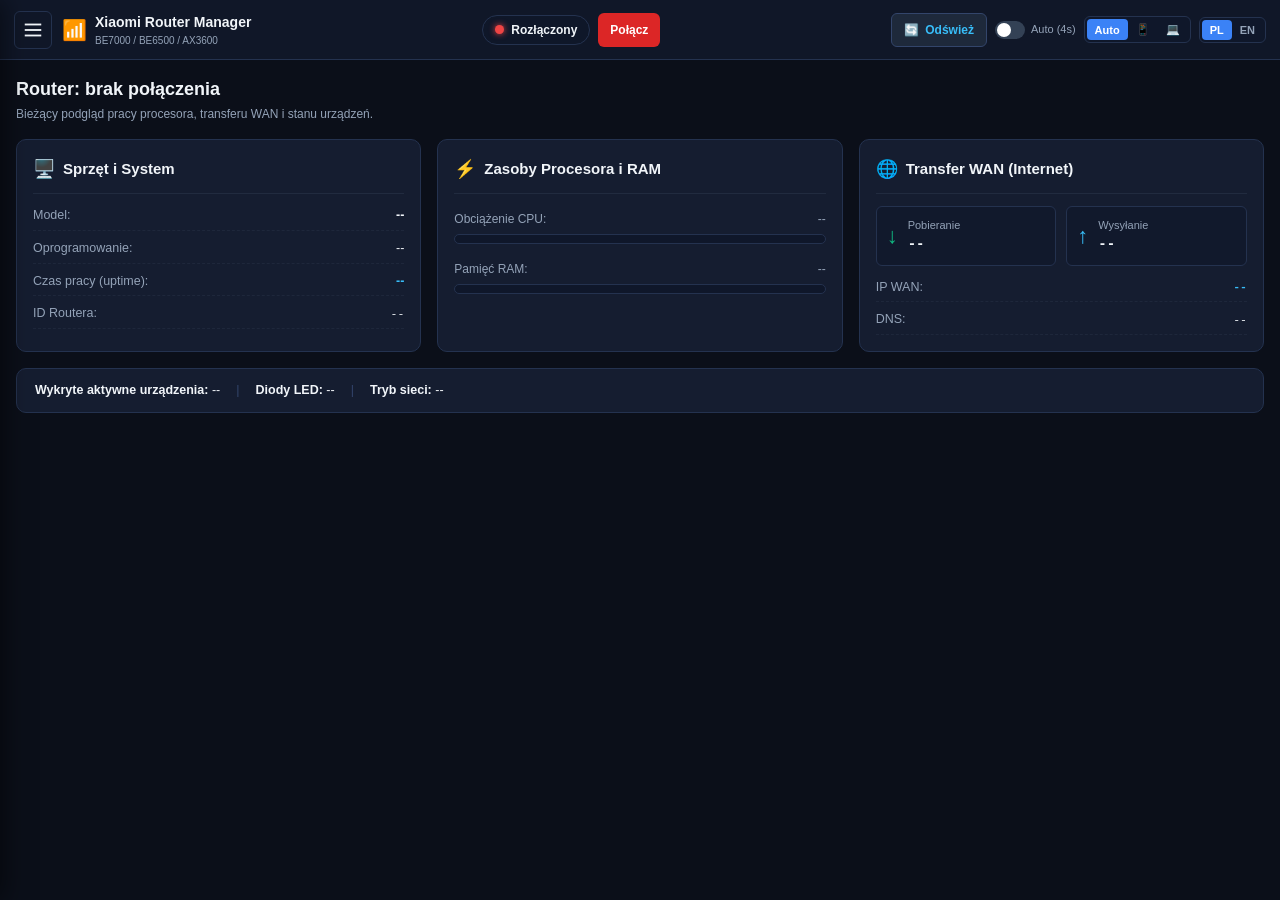
==== commit a67d770d: "feat: release v1.0.5 with unified Android client and modernized desktop UI dropdowns" ====
--- a/mobile/www/index.html
+++ b/mobile/www/index.html
@@ -29,6 +29,9 @@
           <span class="status-dot disconnected" id="status-dot"></span>
           <span class="status-text" id="status-text">Rozłączony</span>
         </div>
+        <button id="btn-connect" class="btn-head btn-connect">
+          Połącz
+        </button>
       </div>
 
       <div class="header-right">
@@ -59,9 +62,7 @@
         </div>
 
         <!-- Przycisk Połącz / Rozłącz -->
-        <button id="btn-connect" class="btn-head btn-connect">
-          Połącz
-        </button>
+
       </div>
     </header>
 
@@ -90,7 +91,7 @@
           <div class="nav-group-items">
             <button class="nav-item active" data-view="dashboard">
               <span class="item-icon">💻</span>
-              <span class="item-title">Kokpit na żywo (Dashboard)</span>
+              <span class="item-title">Stan routera</span>
             </button>
             <button class="nav-item" data-view="devices">
               <span class="item-icon">📱</span>
@@ -144,10 +145,8 @@
               <span class="item-icon">🔀</span>
               <span class="item-title">Przekierowania Portów (NAT/DMZ)</span>
             </button>
-            <button class="nav-item" data-view="qos">
-              <span class="item-icon">🚀</span>
-              <span class="item-title">QoS i Kontrola Pasma</span>
-            </button>
+            <button class="nav-item" data-view="qos"><span class="item-icon">🚀</span><span class="item-title">QoS i Kontrola Pasma</span></button>
+            <button class="nav-item" data-view="services"><span class="item-icon">🌐</span><span class="item-title">DDNS i VPN</span></button>
           </div>
         </div>
 
@@ -159,21 +158,9 @@
             <span class="group-arrow">▾</span>
           </div>
           <div class="nav-group-items">
-            <button class="nav-item" data-view="tools">
-              <span class="item-icon">💡</span>
-              <span class="item-title">Narzędzia i Diody LED</span>
-            </button>
-            <button class="nav-item" data-view="backup">
-              <span class="item-icon">💾</span>
-              <span class="item-title">Kopia i Przywracanie JSON</span>
-            </button>
-            <button class="nav-item" data-view="diag">
-              <span class="item-icon">🩺</span>
-              <span class="item-title">Diagnostyka sieci (Ping/Trace)</span>
-            </button>
             <button class="nav-item" data-view="reboot">
               <span class="item-icon">🔄</span>
-              <span class="item-title">Restart i Zasilanie</span>
+              <span class="item-title">System i konserwacja</span>
             </button>
           </div>
         </div>
@@ -197,12 +184,10 @@
       <section id="view-dashboard" class="content-view active">
         <div class="view-header">
           <div>
-            <h2 class="view-title" id="dash-router-title">Router: Xiaomi BE7000 (192.168.31.1)</h2>
+            <h2 class="view-title" id="dash-router-title">Router: brak połączenia</h2>
             <p class="view-desc" id="dash-router-desc">Bieżący podgląd pracy procesora, transferu WAN i stanu urządzeń.</p>
           </div>
-          <button class="btn-secondary" id="btn-export-md">
-            <span>📝</span> Eksport do .md
-          </button>
+
         </div>
 
         <!-- 3 RÓWNE KOLUMNY KAFELKÓW (ZGODNIE Z WERSJĄ WINDOWS) -->
@@ -216,11 +201,11 @@
             <div class="info-list">
               <div class="info-row">
                 <span class="lbl">Model:</span>
-                <span class="val bold" id="dash-model">Xiaomi BE7000 (RC06)</span>
+                <span class="val bold" id="dash-model">--</span>
               </div>
               <div class="info-row">
                 <span class="lbl">Oprogramowanie:</span>
-                <span class="val" id="dash-fw">1.1.38 (CN)</span>
+                <span class="val" id="dash-fw">--</span>
               </div>
               <div class="info-row">
                 <span class="lbl">Czas pracy (uptime):</span>
@@ -242,7 +227,7 @@
             <div class="gauge-box">
               <div class="gauge-header">
                 <span>Obciążenie CPU:</span>
-                <span class="val bold" id="dash-cpu-val">0.0%</span>
+                <span class="val bold" id="dash-cpu-val">--</span>
               </div>
               <div class="progress-bar">
                 <div class="progress-fill fill-cpu" id="dash-cpu-bar" style="width: 0%;"></div>
@@ -251,7 +236,7 @@
             <div class="gauge-box">
               <div class="gauge-header">
                 <span>Pamięć RAM:</span>
-                <span class="val bold" id="dash-ram-val">0%</span>
+                <span class="val bold" id="dash-ram-val">--</span>
               </div>
               <div class="progress-bar">
                 <div class="progress-fill fill-ram" id="dash-ram-bar" style="width: 0%;"></div>
@@ -270,14 +255,14 @@
                 <span class="speed-arrow">↓</span>
                 <div>
                   <div class="speed-label">Pobieranie</div>
-                  <div class="speed-value" id="dash-down-speed">0.0 KB/s</div>
+                  <div class="speed-value" id="dash-down-speed">--</div>
                 </div>
               </div>
               <div class="speed-metric up">
                 <span class="speed-arrow">↑</span>
                 <div>
                   <div class="speed-label">Wysyłanie</div>
-                  <div class="speed-value" id="dash-up-speed">0.0 KB/s</div>
+                  <div class="speed-value" id="dash-up-speed">--</div>
                 </div>
               </div>
             </div>
@@ -299,17 +284,17 @@
           <div class="summary-line">
             <span class="summary-item">
               <strong>Wykryte aktywne urządzenia:</strong>
-              <span class="badge badge-blue" id="dash-dev-count">0</span>
+              <span class="badge badge-blue" id="dash-dev-count">--</span>
             </span>
             <span class="summary-sep">|</span>
             <span class="summary-item">
               <strong>Diody LED:</strong>
-              <span class="badge badge-green" id="dash-led-status">Włączone</span>
+              <span class="badge badge-green" id="dash-led-status">--</span>
             </span>
             <span class="summary-sep">|</span>
             <span class="summary-item">
               <strong>Tryb sieci:</strong>
-              <span class="badge badge-purple" id="dash-net-mode">Router Główny</span>
+              <span class="badge badge-purple" id="dash-net-mode">--</span>
             </span>
           </div>
         </div>
@@ -326,6 +311,7 @@
           </div>
           <div class="header-actions">
             <input type="text" id="dev-search-input" class="input-search" placeholder="Szukaj (nazwa, IP, MAC)...">
+            <select id="dev-sort-select" class="form-select sort-select" aria-label="Sortowanie urządzeń"><option value="original">Kolejność routera</option><option value="ip-asc">IP rosnąco</option><option value="ip-desc">IP malejąco</option><option value="name-asc">Nazwa A-Z</option><option value="name-desc">Nazwa Z-A</option></select>
             <label class="checkbox-inline">
               <input type="checkbox" id="dev-show-offline" checked>
               <span>Pokaż offline</span>
@@ -351,15 +337,15 @@
         <div class="card" id="mesh-container">
           <div class="mesh-node-card master">
             <div class="node-badge">Router Główny (Master)</div>
-            <h3 id="mesh-master-name">Xiaomi BE7000</h3>
+            <h3 id="mesh-master-name">--</h3>
             <div class="node-meta">
-              <span>IP: <strong id="mesh-master-ip">192.168.31.1</strong></span>
+              <span>IP: <strong id="mesh-master-ip">--</strong></span>
               <span>MAC: <strong id="mesh-master-mac">--</strong></span>
-              <span>Klienci: <strong id="mesh-master-clients">0</strong></span>
+              <span>Klienci: <strong id="mesh-master-clients">--</strong></span>
             </div>
           </div>
           <div class="mesh-satellites" id="mesh-satellites-list">
-            <div class="empty-state">Brak dodatkowych węzłów satelitarnych Mesh w sieci (tryb pojedynczego routera).</div>
+            <div class="empty-state">Brak danych o topologii.</div>
           </div>
         </div>
       </section>
@@ -385,7 +371,7 @@
             <div class="info-list">
               <div class="info-row">
                 <span class="lbl">Stan łącza:</span>
-                <span class="val bold" id="wan-stat-link">● Połączony (Link UP)</span>
+                <span class="val bold" id="wan-stat-link">--</span>
               </div>
               <div class="info-row">
                 <span class="lbl">Czas połączenia:</span>
@@ -520,7 +506,6 @@
           </div>
           <div class="header-actions">
             <button class="btn-primary" id="btn-add-reserve-manual">+ Nowa rezerwacja</button>
-            <button class="btn-secondary" id="btn-json-backup">📋 Kopia / Przywróć JSON</button>
           </div>
         </div>
 
@@ -562,6 +547,10 @@
               <label class="form-label">Czas dzierżawy (minuty):</label>
               <input type="number" id="dhcp-lease-input" class="form-input" value="720">
             </div>
+            <div class="form-row-2">
+              <div class="form-group"><label class="form-label" for="dhcp-dns1-input">DNS 1</label><input type="text" id="dhcp-dns1-input" class="form-input" placeholder="Adres IPv4 DNS 1"></div>
+              <div class="form-group"><label class="form-label" for="dhcp-dns2-input">DNS 2</label><input type="text" id="dhcp-dns2-input" class="form-input" placeholder="Adres IPv4 DNS 2"></div>
+            </div>
             <button class="btn-primary" id="btn-save-dhcp">Zapisz Serwer DHCP</button>
           </div>
         </div>
@@ -574,6 +563,7 @@
               <h3>Statyczne Rezerwacje Adresów IP (Static DHCP)</h3>
             </div>
             <input type="text" id="dhcp-search-input" class="input-search compact" placeholder="Filtruj rezerwacje...">
+            <select id="bind-sort-select" class="form-select sort-select" aria-label="Sortowanie rezerwacji"><option value="original">Kolejność routera</option><option value="ip-asc">IP rosnąco</option><option value="ip-desc">IP malejąco</option><option value="name-asc">Nazwa A-Z</option><option value="name-desc">Nazwa Z-A</option></select>
           </div>
           <div class="table-responsive">
             <table class="data-table" id="table-dhcp-binds">
@@ -618,6 +608,41 @@
           ★ Smart Connect (Wi-Fi 双频合一) jest WŁĄCZONY - Pasma 2.4 GHz i 5 GHz współdzielą jedno SSID i hasło. Router automatycznie dobiera pasmo.
         </div>
 
+        <div class="card" id="wifi-common-credentials"><h3 id="wifi-common-heading">Wspólna sieć Wi-Fi</h3>
+          <div id="wifi-2g-credentials-fields">
+            <div class="form-group">
+              <label class="form-label" id="wifi-2g-ssid-lbl">Wspólna nazwa (SSID):</label>
+              <input type="text" id="wifi-2g-ssid" class="form-input">
+            </div>
+
+            <div class="form-group">
+              <label class="form-label" id="wifi-2g-enc-lbl">Wspólne szyfrowanie:</label>
+              <select id="wifi-2g-enc" class="form-select">
+                <option value="sae-mixed">WPA2/WPA3 Personal (sae-mixed)</option>
+                <option value="psk2">WPA2 Personal (psk2)</option>
+                <option value="sae">WPA3 Personal (sae)</option>
+                <option value="none">Brak zabezpieczeń (Otwarte)</option>
+              </select>
+            </div>
+
+            <div class="form-group">
+              <label class="form-label" id="wifi-2g-pwd-lbl">Wspólne hasło Wi-Fi:</label>
+              <div class="input-password-wrapper">
+                <input type="password" id="wifi-2g-pwd" class="form-input">
+                <button type="button" class="btn-toggle-pwd" id="btn-toggle-2g-pwd">👁️</button>
+              </div>
+            </div>
+
+            <div class="form-group">
+              <label class="checkbox-inline">
+                <input type="checkbox" id="wifi-2g-show-pwd">
+                <span>Pokaż hasło w polu</span>
+              </label>
+            </div>
+
+          </div>
+        </div>
+
         <div class="grid-2-col">
           <!-- Karta Lewa: Pasmo 2.4 GHz (lub Wspólna Sieć) -->
           <div class="card">
@@ -626,43 +651,10 @@
                 <span class="card-icon">📶</span>
                 <h3 id="wifi-2g-card-title">Wspólna Sieć Wi-Fi i Pasmo 2.4 GHz (Smart Connect)</h3>
               </div>
-              <label class="toggle-switch-label sm">
-                <input type="checkbox" id="wifi-2g-enable" checked>
-                <span class="toggle-slider"></span>
-                <span id="wifi-2g-enable-txt" class="status-lbl">Włączone</span>
-              </label>
-            </div>
+              <input type="checkbox" id="wifi-2g-enable" checked hidden><span id="wifi-2g-enable-txt" class="status-lbl" hidden></span>
+            </div>
+            <div id="wifi-2g-credentials-slot"></div>
             
-            <div class="form-group">
-              <label class="form-label" id="wifi-2g-ssid-lbl">Wspólna nazwa (SSID):</label>
-              <input type="text" id="wifi-2g-ssid" class="form-input">
-            </div>
-
-            <div class="form-group">
-              <label class="form-label" id="wifi-2g-enc-lbl">Wspólne szyfrowanie:</label>
-              <select id="wifi-2g-enc" class="form-select">
-                <option value="sae-mixed">WPA2/WPA3 Personal (sae-mixed)</option>
-                <option value="psk2">WPA2 Personal (psk2)</option>
-                <option value="sae">WPA3 Personal (sae)</option>
-                <option value="none">Brak zabezpieczeń (Otwarte)</option>
-              </select>
-            </div>
-
-            <div class="form-group">
-              <label class="form-label" id="wifi-2g-pwd-lbl">Wspólne hasło Wi-Fi:</label>
-              <div class="input-password-wrapper">
-                <input type="password" id="wifi-2g-pwd" class="form-input">
-                <button type="button" class="btn-toggle-pwd" id="btn-toggle-2g-pwd">👁️</button>
-              </div>
-            </div>
-
-            <div class="form-group">
-              <label class="checkbox-inline">
-                <input type="checkbox" id="wifi-2g-show-pwd">
-                <span>Pokaż hasło w polu</span>
-              </label>
-            </div>
-
             <div class="form-group">
               <label class="form-label">Moc nadawania (TX Power):</label>
               <select id="wifi-2g-tx" class="form-select">
@@ -702,7 +694,7 @@
             </div>
 
             <div class="wifi-summary-box" id="wifi-2g-summary">
-              Kanał: 11 | Szerokość: do 40 MHz | Status: Włączone
+              --
             </div>
           </div>
 
@@ -713,16 +705,12 @@
                 <span class="card-icon">🚀</span>
                 <h3 id="wifi-5g-card-title">Parametry Radiowe 5 GHz (Smart Connect)</h3>
               </div>
-              <label class="toggle-switch-label sm">
-                <input type="checkbox" id="wifi-5g-enable" checked>
-                <span class="toggle-slider"></span>
-                <span id="wifi-5g-enable-txt" class="status-lbl">Włączone</span>
-              </label>
+              <input type="checkbox" id="wifi-5g-enable" checked hidden><span id="wifi-5g-enable-txt" class="status-lbl" hidden></span>
             </div>
 
             <!-- Baner synchronizacji z 2.4 GHz przy Smart Connect -->
             <div id="wifi-5g-sync-banner" class="wifi-sync-info">
-              ★ Smart Connect włączony: Pasmo 5 GHz współdzieli wspólną nazwę SSID, hasło i szyfrowanie z panelem po lewej.
+              ★ Smart Connect włączony: Pasmo 5 GHz korzysta ze wspólnych danych podanych powyżej.
             </div>
 
             <!-- Pola 5G (widoczne tylko gdy Smart Connect jest wyłączony) -->
@@ -799,7 +787,7 @@
             </div>
 
             <div class="wifi-summary-box" id="wifi-5g-summary">
-              Kanał: 36 | Szerokość: do 160 MHz (Wi-Fi 6/7) | Status: Włączone
+              --
             </div>
           </div>
         </div>
@@ -925,31 +913,32 @@
           </div>
         </div>
 
-        <!-- 4 INTERAKTYWNE KAFELKI PORTÓW FIZYCZNYCH -->
+        <p id="ports-read-status" class="text-warning" role="status"></p>
+        <!-- Stan portów fizycznych -->
         <div class="ports-grid-4" id="ports-hardware-grid">
-          <div class="port-card active-card" data-port="1">
+          <div class="port-card" data-port="1">
             <div class="port-number">Port 1 (2.5G)</div>
             <div class="port-spec">2.5G RJ45</div>
-            <div class="port-badge badge-wan1">Główny Internet (WAN1)</div>
-            <div class="port-status status-up">● Połączony (2.5G)</div>
+            <div class="port-badge badge-down">Rola nieznana</div>
+            <div class="port-status status-down">Brak danych</div>
           </div>
           <div class="port-card" data-port="2">
             <div class="port-number">Port 2 (2.5G)</div>
             <div class="port-spec">2.5G RJ45</div>
-            <div class="port-badge badge-lan">Lokalna Sieć (LAN)</div>
-            <div class="port-status status-up">● Połączony (2.5G)</div>
+            <div class="port-badge badge-down">Rola nieznana</div>
+            <div class="port-status status-down">Brak danych</div>
           </div>
           <div class="port-card" data-port="3">
             <div class="port-number">Port 3 (2.5G)</div>
             <div class="port-spec">2.5G RJ45</div>
-            <div class="port-badge badge-down">Rozłączony / Wolny</div>
-            <div class="port-status status-down">○ Gotowy (Auto MDI-X)</div>
+            <div class="port-badge badge-down">Rola nieznana</div>
+            <div class="port-status status-down">Brak danych</div>
           </div>
           <div class="port-card" data-port="4">
             <div class="port-number">Port 4 (2.5G)</div>
             <div class="port-spec">2.5G RJ45</div>
-            <div class="port-badge badge-lan">Lokalna Sieć (LAN)</div>
-            <div class="port-status status-up">● Połączony (2.5G)</div>
+            <div class="port-badge badge-down">Rola nieznana</div>
+            <div class="port-status status-down">Brak danych</div>
           </div>
         </div>
 
@@ -999,7 +988,7 @@
                 </select>
               </div>
             </div>
-            <button class="btn-primary" id="btn-save-lag">Zapisz Konfigurację LAG</button>
+            <button class="btn-primary" id="btn-save-lag" disabled>Zapisz Konfigurację LAG</button>
           </div>
 
           <!-- Karta 2: Dual WAN -->
@@ -1031,7 +1020,7 @@
                 </select>
               </div>
             </div>
-            <button class="btn-primary" id="btn-save-dualwan">Zapisz Konfigurację Dual WAN</button>
+            <button class="btn-primary" id="btn-save-dualwan" disabled>Zapisz Konfigurację Dual WAN</button>
           </div>
 
           <!-- Karta 3: IPTV -->
@@ -1060,7 +1049,7 @@
                 <input type="number" id="iptv-vid-input" class="form-input" placeholder="np. 100 lub puste">
               </div>
             </div>
-            <button class="btn-primary" id="btn-save-iptv">Zapisz Konfigurację IPTV</button>
+            <button class="btn-primary" id="btn-save-iptv" disabled>Zapisz Konfigurację IPTV</button>
           </div>
 
           <!-- Karta 4: Gaming Port -->
@@ -1083,7 +1072,7 @@
                 <option value="3">Port 3 (2.5G)</option>
               </select>
             </div>
-            <button class="btn-primary" id="btn-save-game">Zapisz Konfigurację Portu Gry</button>
+            <button class="btn-primary" id="btn-save-game" disabled>Zapisz Konfigurację Portu Gry</button>
           </div>
         </div>
       </section>
@@ -1099,6 +1088,10 @@
           </div>
         </div>
 
+        <p id="nat-read-status" class="text-warning" role="status"></p>
+        <div class="card"><h3>Przekierowania pojedynczych portów</h3><div id="nat-single-list" class="nat-list">Brak danych</div></div>
+        <div class="card"><h3>Przekierowania zakresów portów</h3><div id="nat-range-list" class="nat-list">Brak danych</div><button class="btn-secondary" id="btn-add-range" disabled>Dodaj zakres portów</button></div>
+        <div class="card"><h3>Automatyczne mapowanie portów (UPnP)</h3><label class="checkbox-inline"><input type="checkbox" id="upnp-switch" disabled><span id="upnp-state-text">Stan UPnP nieodczytany</span></label><div id="upnp-list" class="nat-list">Brak danych</div></div>
         <div class="grid-2-col">
           <!-- DMZ -->
           <div class="card">
@@ -1109,7 +1102,7 @@
             <p class="card-desc">Przekazuje cały ruch przychodzący bez reguł na jeden konkretny adres IP w sieci domowej.</p>
             <div class="form-group">
               <label class="checkbox-inline">
-                <input type="checkbox" id="dmz-enabled-chk">
+                <input type="checkbox" id="dmz-enabled-chk" disabled>
                 <span>Włącz strefę DMZ</span>
               </label>
             </div>
@@ -1117,7 +1110,7 @@
               <label class="form-label">Adres IP hosta DMZ:</label>
               <input type="text" id="dmz-ip-input" class="form-input" placeholder="np. 192.168.31.50">
             </div>
-            <button class="btn-primary" id="btn-save-dmz">Zapisz Ustawienia DMZ</button>
+            <button class="btn-primary" id="btn-save-dmz" disabled>Zapisz Ustawienia DMZ</button>
           </div>
 
           <!-- Nowe przekierowanie -->
@@ -1154,7 +1147,7 @@
                 <input type="text" id="nat-target-ip" class="form-input" placeholder="192.168.31.10">
               </div>
             </div>
-            <button class="btn-primary" id="btn-add-nat-rule">+ Dodaj Regułę Portu</button>
+            <button class="btn-primary" id="btn-add-nat-rule" disabled>+ Dodaj Regułę Portu</button>
           </div>
         </div>
       </section>
@@ -1189,97 +1182,31 @@
               <button data-mode="video">Wideo / Streaming</button>
             </div>
           </div>
+          <div class="form-row-2"><div class="form-group"><label class="form-label">Pobieranie (Mbps)</label><input class="form-input" type="number" min="1" id="qos-download"></div><div class="form-group"><label class="form-label">Wysyłanie (Mbps)</label><input class="form-input" type="number" min="1" id="qos-upload"></div></div><button class="btn-primary" id="btn-save-qos-band">Zapisz prędkość łącza</button>
           <button class="btn-primary" id="btn-save-qos">Zapisz Ustawienia QoS</button>
         </div>
       </section>
 
+      <section id="view-services" class="content-view">
+        <div class="view-header"><div><h2 class="view-title">DDNS i VPN</h2><p class="view-desc">Usługi dynamicznego DNS i profile klienta VPN.</p></div></div>
+        <div class="grid-2-col">
+          <div class="card"><h3>Dynamiczny DNS (DDNS)</h3><div id="ddns-list" class="nat-list">Brak danych</div>
+            <h4>Dodaj usługę DDNS</h4><div class="form-group"><label class="form-label">Dostawca</label><select id="ddns-provider" class="form-select"><option>no-ip.com</option><option>oray.com</option><option>pubyun.com</option><option>3322.org</option><option>dyndns.com</option></select></div>
+            <div class="form-group"><label class="form-label">Domena</label><input id="ddns-domain" class="form-input"></div><div class="form-group"><label class="form-label">Nazwa użytkownika</label><input id="ddns-user" class="form-input"></div><div class="form-group"><label class="form-label">Hasło</label><input id="ddns-password" class="form-input" type="password"></div><button id="ddns-add" class="btn-primary">Dodaj DDNS</button></div>
+          <div class="card"><h3>Klient VPN</h3><p id="vpn-status">Brak danych</p><div id="vpn-list" class="nat-list">Brak danych</div><button id="vpn-disconnect" class="btn-secondary">Rozłącz VPN</button><h4>Dodaj profil VPN</h4>
+            <div class="form-group"><label class="form-label">Protokół</label><select id="vpn-proto" class="form-select"><option>l2tp</option><option>pptp</option></select></div><div class="form-group"><label class="form-label">Serwer</label><input id="vpn-server" class="form-input"></div><div class="form-group"><label class="form-label">Nazwa użytkownika</label><input id="vpn-user" class="form-input"></div><div class="form-group"><label class="form-label">Hasło</label><input id="vpn-password" class="form-input" type="password"></div><label class="checkbox-inline"><input type="checkbox" id="vpn-auto"><span>Automatyczne łączenie</span></label><button id="vpn-add" class="btn-primary">Dodaj VPN</button>
+          </div>
+        </div>
+        <div class="card"><h3>Smart VPN</h3><p>Dzielenie ruchu VPN według domen lub urządzeń.</p><label class="checkbox-inline"><input type="checkbox" id="smartvpn-enabled" disabled><span>Włącz Smart VPN</span></label><select id="smartvpn-mode" class="form-select" disabled><option value="1">Domeny</option><option value="2">Urządzenia</option></select><button id="smartvpn-save" class="btn-primary" disabled>Zapisz Smart VPN</button></div>
+      </section>
+
       <!-- ============================================================ -->
       <!-- WIDOK 10: SYSTEM, NARZĘDZIA I DIODY LED                      -->
       <!-- ============================================================ -->
-      <section id="view-tools" class="content-view">
-        <div class="view-header">
-          <div>
-            <h2 class="view-title">Narzędzia Systemowe i Diody LED</h2>
-            <p class="view-desc">Sterowanie podświetleniem obudowy, zmiana hasła administratora i parametry routera.</p>
-          </div>
-        </div>
-
-        <div class="grid-2-col">
-          <!-- Diody LED -->
-          <div class="card">
-            <div class="card-head">
-              <span class="card-icon">💡</span>
-              <h3>Diody LED Obudowy</h3>
-            </div>
-            <p class="card-desc">Wyłącz diody sygnalizacyjne na obudowie BE7000 (np. na noc w sypialni).</p>
-            <div class="form-group">
-              <label class="toggle-switch">
-                <input type="checkbox" id="led-switch" checked>
-                <span class="toggle-slider"></span>
-              </label>
-              <span id="led-status-lbl" class="bold">Włączone</span>
-            </div>
-            <button class="btn-primary" id="btn-save-led">Zapisz Stan Diod</button>
-          </div>
-
-          <!-- Zmiana Hasła -->
-          <div class="card">
-            <div class="card-head">
-              <span class="card-icon">🔑</span>
-              <h3>Zmiana Hasła Administratora</h3>
-            </div>
-            <div class="form-group">
-              <label class="form-label">Nowe hasło routera:</label>
-              <input type="password" id="new-admin-pwd" class="form-input" placeholder="Wpisz nowe bezpieczne hasło">
-            </div>
-            <button class="btn-warn" id="btn-change-admin-pwd">Zmień Hasło Routera</button>
-          </div>
-        </div>
-      </section>
 
       <!-- ============================================================ -->
       <!-- WIDOK 11: KOPIA I PRZYWRACANIE JSON                          -->
       <!-- ============================================================ -->
-      <section id="view-backup" class="content-view">
-        <div class="view-header">
-          <div>
-            <h2 class="view-title">Kopia i Przywracanie Konfiguracji JSON</h2>
-            <p class="view-desc">Bezpieczny eksport rezerwacji DHCP i ustawień routera do schowka lub pliku JSON.</p>
-          </div>
-        </div>
-        <div class="card">
-          <div class="card-head">
-            <span class="card-icon">📋</span>
-            <h3>Edytor JSON Schowka</h3>
-          </div>
-          <div class="backup-actions-bar">
-            <button class="btn-primary" id="btn-gen-json">📥 Pobierz rezerwacje do JSON</button>
-            <button class="btn-secondary" id="btn-copy-json">📋 Kopiuj do schowka</button>
-            <button class="btn-secondary" id="btn-paste-json">📋 Wklej ze schowka</button>
-            <button class="btn-warn" id="btn-apply-json">⚡ Przywróć rezerwacje z JSON</button>
-          </div>
-          <textarea id="json-editor-area" class="code-area" placeholder="Tutaj pojawi się zawartość JSON..."></textarea>
-        </div>
-      </section>
-
-      <!-- ============================================================ -->
-      <!-- WIDOK 12: DIAGNOSTYKA SIECI (PING / TRACEROUTE)               -->
-      <!-- ============================================================ -->
-      <section id="view-diag" class="content-view">
-        <div class="view-header">
-          <div>
-            <h2 class="view-title">Diagnostyka Sieci (Ping i Traceroute)</h2>
-            <p class="view-desc">Sprawdzanie opóźnień do węzłów w sieci domowej i w Internecie bezpośrednio z procesora BE7000.</p>
-          </div>
-        </div>
-        <div class="card">
-          <div class="diag-form-row">
-            <input type="text" id="diag-host-input" class="form-input" value="8.8.8.8" placeholder="Adres IP lub domena (np. 1.1.1.1)">
-            <button class="btn-primary" id="btn-run-ping">🚀 Uruchom Ping</button>
-          </div>
-          <pre id="diag-console" class="diag-terminal">Gotowy do wykonania testu diagnostycznego...</pre>
-        </div>
-      </section>
 
       <!-- ============================================================ -->
       <!-- WIDOK 13: RESTART ROUTERA                                     -->
@@ -1287,9 +1214,16 @@
       <section id="view-reboot" class="content-view">
         <div class="view-header">
           <div>
-            <h2 class="view-title">Restart i Zasilanie Routera</h2>
-            <p class="view-desc">Bezpieczny restart systemu Xiaomi OpenWrt bez utraty zapisanych parametrów.</p>
-          </div>
+            <h2 class="view-title">System i konserwacja</h2>
+            <p class="view-desc">Bezpieczeństwo, ustawienia sprzętowe, raporty i konserwacja routera.</p>
+          </div>
+        </div>
+        <div class="grid-2-col system-overview">
+          <div class="card"><h3>Strefa bezpieczeństwa i hasła</h3><p class="card-desc">Zmiana hasła administratora routera.</p><button class="btn-primary" id="system-change-password">Zmień hasło administratora</button></div>
+          <div class="card"><h3>Kopia i przywracanie</h3><p>Kopia JSON obejmuje dostępne dane routera i może zawierać hasła. Przywracanie obsługuje tylko dostępne sekcje wskazane w kolejnym oknie.</p><div class="backup-actions-bar"><button class="btn-primary" id="btn-save-snapshot">Utwórz kopię zapasową (.json)</button><label class="btn-secondary">Wczytaj kopię JSON <input type="file" id="backup-file-input" accept="application/json,.json" hidden></label><button class="btn-warn" id="btn-apply-json" disabled>Wybierz sekcje do przywrócenia</button><button class="btn-secondary" id="btn-official-backup">Pobierz oficjalną kopię Xiaomi (.tar.gz)</button></div><p id="backup-file-status" role="status">Nie wczytano kopii JSON.</p><p>Oficjalna kopia Xiaomi jest osobnym plikiem. Jej zakres i przywracanie nie zostały potwierdzone.</p></div>
+          <div class="card"><h3>Raporty i dokumentacja sieci</h3><p class="card-desc">Raport stanu routera i urządzeń.</p><button class="btn-primary" id="btn-export-md">Eksportuj raport do Markdown (.md)</button></div>
+          <div class="card"><h3>Diody LED routera</h3><div class="form-group"><label class="toggle-switch"><input type="checkbox" id="led-switch" disabled><span class="toggle-slider"></span></label><span id="led-status-lbl" class="bold">Brak danych</span></div><button class="btn-primary" id="btn-save-led" disabled>Zapisz stan diod</button></div>
+          <div class="card"><h3>Konserwacja i system</h3><p id="system-router-time">Czas routera: --</p><button class="btn-secondary" id="btn-nfc-enable">Włącz NFC</button><button class="btn-secondary" id="btn-nfc-disable">Wyłącz NFC</button><button class="btn-secondary" id="btn-sync-time">Synchronizuj czas</button><button class="btn-secondary" id="btn-check-firmware">Sprawdź aktualizacje firmware</button></div>
         </div>
         <div class="card danger-card">
           <div class="card-head">
@@ -1298,6 +1232,8 @@
           </div>
           <p class="card-desc">Restart spowoduje chwilowe przerwanie połączenia z Internetem i sieciami Wi-Fi na około 60-90 sekund.</p>
           <button class="btn-danger" id="btn-reboot-router">🔄 Zrestartuj Xiaomi BE7000 Teraz</button>
+          <p class="card-desc">Przywrócenie ustawień fabrycznych usuwa konfigurację routera i wymaga ponownego skonfigurowania sieci.</p>
+          <button class="btn-danger" id="btn-factory-reset">Przywróć ustawienia fabryczne</button>
         </div>
       </section>
 
@@ -1380,7 +1316,7 @@
           </div>
           <div class="form-group">
             <label class="checkbox-inline">
-              <input type="checkbox" id="login-remember-pwd" checked>
+              <input type="checkbox" id="login-remember-pwd">
               <span>Zapamiętaj logowanie na tym urządzeniu</span>
             </label>
           </div>
@@ -1469,6 +1405,7 @@
 
   </div>
 
+  <script src="translations.js"></script>
   <script src="app.js"></script>
 </body>
 </html>
--- a/mobile/www/style.css
+++ b/mobile/www/style.css
@@ -750,19 +750,6 @@
   align-items: center;
   text-align: center;
   gap: 6px;
-  cursor: pointer;
-  transition: var(--transition-fast);
-}
-
-.port-card:hover {
-  border-color: var(--primary);
-  background-color: var(--bg-card-hover);
-}
-
-.port-card.active-card {
-  border-color: #38bdf8;
-  box-shadow: 0 0 12px rgba(56, 189, 248, 0.25);
-  background-color: #16233b;
 }
 
 .port-number {
@@ -1563,3 +1550,80 @@
   justify-content: center;
   padding: 8px;
 }
+
+/* Compact header keeps login and controls reachable on narrow phones. */
+@media (max-width: 700px) {
+  #app-root, #main-content, .content-view, .card { min-width: 0; }
+  #main-header { height: auto; min-height: 60px; flex-wrap: wrap; padding: 8px 12px; gap: 8px; }
+  .header-left { flex: 1 1 auto; min-width: 0; }
+  .header-center { flex: 0 0 auto; }
+  .header-right { flex: 1 1 100%; flex-wrap: wrap; justify-content: space-between; min-width: 0; }
+  .logo-title { max-width: 190px; overflow: hidden; text-overflow: ellipsis; }
+  .grid-2-col { grid-template-columns: minmax(0, 1fr); }
+  .summary-sep { display: none; }
+  .dash-grid-3 > *, .grid-2-col > * { min-width: 0; }
+}
+@media (max-width: 380px) {
+  .logo-title { max-width: 130px; }
+  #main-header { padding: 8px; }
+  #main-content { padding: 10px; }
+}
+
+/* Device cards and Mesh nodes use the same spacing as the desktop application. */
+.device-card {
+  background: var(--bg-card);
+  border: 1px solid var(--border-color);
+  border-radius: var(--radius-sm);
+  padding: 10px 14px;
+}
+.device-card.offline { opacity: .7; }
+.dev-main { display: flex; justify-content: space-between; gap: 12px; flex-wrap: wrap; align-items: center; }
+.dev-info-left { flex: 1 1 240px; min-width: 0; }
+.dev-name-row { display: flex; align-items: center; gap: 8px; flex-wrap: wrap; }
+.dev-meta-row { flex-wrap: wrap; overflow-wrap: anywhere; }
+.dev-actions { flex-wrap: wrap; }
+.btn-success {
+  border: 1px solid var(--success);
+  border-radius: var(--radius-sm);
+  background: #047857;
+  color: #fff;
+  padding: 10px 16px;
+  font-weight: 700;
+  cursor: pointer;
+}
+.mesh-node-card { background: #1e293b; border: 1px solid var(--border-light); border-radius: var(--radius-md); padding: 14px; }
+.mesh-node-card.master { border-color: var(--primary); }
+.mesh-satellites { display: grid; gap: 10px; margin-top: 12px; }
+.mesh-node-card .node-meta { color: var(--text-muted); font-size: 12px; display: flex; gap: 12px; flex-wrap: wrap; overflow-wrap: anywhere; }
+.header-center { gap: 8px; }
+.btn-connect { background: #dc2626; color: #fff; }
+.btn-connect:hover { background: #b91c1c; }
+.btn-connect.connected, .btn-connect.connected:hover { background: #059669; color: #fff; border-color: #10b981; }
+.port-card.port-inactive { background:#27303d; border-color:#64748b; }
+.port-card.port-role-wan, .port-card.port-role-wan2 { background:#123765; border-color:#3b82f6; }
+.port-card.port-role-lan { background:#123d33; border-color:#10b981; }
+.port-card.port-role-lag { background:#50331a; border-color:#f59e0b; }
+.port-card.port-role-iptv { background:#43305d; border-color:#a855f7; }
+.port-card.port-role-game { background:#502732; border-color:#f43f5e; }
+.port-card.port-unknown { border-color:#64748b; }
+.port-card .port-badge { background:transparent; }
+.nat-rule { display:flex; align-items:center; gap:8px; flex-wrap:wrap; padding:10px; margin-top:8px; background:#1e293b; border-radius:6px; }
+.nat-rule-info { flex:1 1 250px; overflow-wrap:anywhere; }
+.nat-dialog { width:min(92vw, 460px); max-height:90vh; margin:auto; border:1px solid var(--border-light); border-radius:10px; background:var(--bg-card); color:var(--text-main); padding:20px; }
+.nat-dialog::backdrop { background:rgba(0,0,0,.7); }
+.nat-dialog form, .nat-dialog label { display:flex; flex-direction:column; gap:8px; }
+.nat-dialog form { gap:12px; }
+.nat-dialog input, .nat-dialog select { padding:9px; background:#0f172a; border:1px solid var(--border-light); color:var(--text-main); border-radius:5px; }
+.nat-dialog label.restore-option { flex-direction:row; align-items:center; flex-wrap:wrap; gap:8px; }
+.nat-dialog label.restore-option input { flex:0 0 auto; }
+.nat-dialog-actions { display:flex; gap:8px; justify-content:flex-end; }
+.system-overview .card { display:flex; flex-direction:column; gap:10px; }
+.system-overview .backup-actions-bar { flex-direction:column; align-items:stretch; }
+@media (max-width:700px) {
+  #main-header .header-left { flex:1 1 45%; }
+  #main-header .header-center { margin-left:auto; }
+}
+@media (max-width:700px) {
+  .header-left .logo-box, .header-left .logo-text { min-width:0; overflow:hidden; }
+  .header-left .logo-title { display:block; max-width:100%; overflow:hidden; text-overflow:ellipsis; }
+}
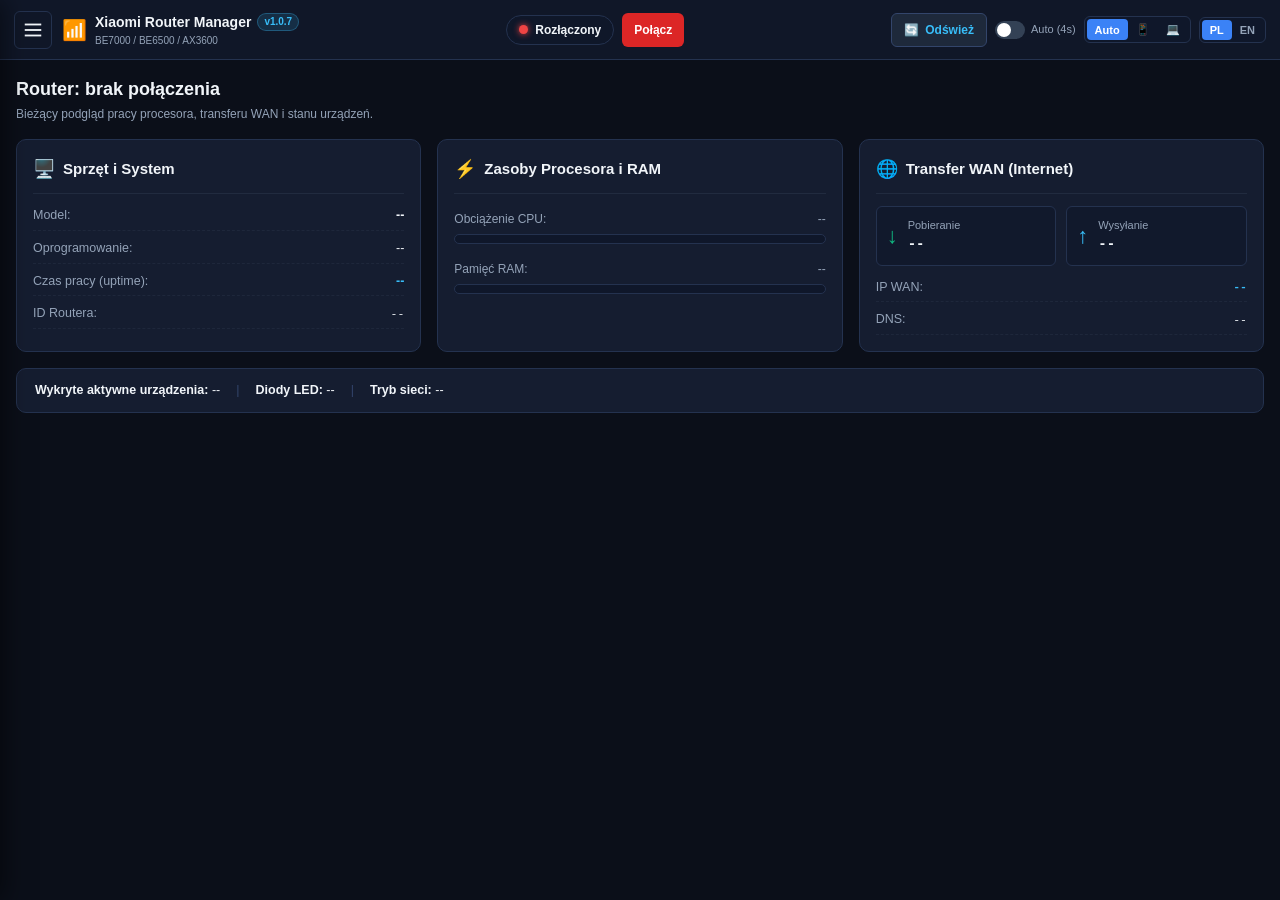
==== commit f0247edd: "Release v1.0.7: Windows timezone selector, CPU < 1%, Android version badge, remove locked Wi-Fi regi" ====
--- a/mobile/www/index.html
+++ b/mobile/www/index.html
@@ -18,7 +18,7 @@
         <div class="logo-box">
           <span class="logo-icon">📶</span>
           <div class="logo-text">
-            <span class="logo-title">Xiaomi Router Manager</span>
+            <span class="logo-title">Xiaomi Router Manager <span class="version-badge">v1.0.7</span></span>
             <span class="logo-subtitle" id="header-model-badge">BE7000 / BE6500 / AX3600</span>
           </div>
         </div>
@@ -171,6 +171,7 @@
             <span class="wiz-icon">🪄</span>
             <span class="wiz-text">Kreator Szybkiego Startu</span>
           </button>
+          <div class="drawer-version-footer">XRM Mobile v1.0.7</div>
         </div>
       </nav>
     </aside>
@@ -793,7 +794,7 @@
         </div>
 
         <div class="card-footer-box">
-          <button class="btn-success full-width" id="btn-save-wifi">★ Zastosuj i Zsynchronizuj Ustawienia Wi-Fi (Zapis obu pasm / Smart Connect)</button>
+          <button class="btn-success full-width" id="btn-save-wifi">Zapisz ustawienia Wi-Fi</button>
         </div>
 
         <!-- Karta: Zaawansowane Ustawienia Wi-Fi (Funkcje Systemowe i Roaming) -->
@@ -1223,7 +1224,8 @@
           <div class="card"><h3>Kopia i przywracanie</h3><p>Kopia JSON obejmuje dostępne dane routera i może zawierać hasła. Przywracanie obsługuje tylko dostępne sekcje wskazane w kolejnym oknie.</p><div class="backup-actions-bar"><button class="btn-primary" id="btn-save-snapshot">Utwórz kopię zapasową (.json)</button><label class="btn-secondary">Wczytaj kopię JSON <input type="file" id="backup-file-input" accept="application/json,.json" hidden></label><button class="btn-warn" id="btn-apply-json" disabled>Wybierz sekcje do przywrócenia</button><button class="btn-secondary" id="btn-official-backup">Pobierz oficjalną kopię Xiaomi (.tar.gz)</button></div><p id="backup-file-status" role="status">Nie wczytano kopii JSON.</p><p>Oficjalna kopia Xiaomi jest osobnym plikiem. Jej zakres i przywracanie nie zostały potwierdzone.</p></div>
           <div class="card"><h3>Raporty i dokumentacja sieci</h3><p class="card-desc">Raport stanu routera i urządzeń.</p><button class="btn-primary" id="btn-export-md">Eksportuj raport do Markdown (.md)</button></div>
           <div class="card"><h3>Diody LED routera</h3><div class="form-group"><label class="toggle-switch"><input type="checkbox" id="led-switch" disabled><span class="toggle-slider"></span></label><span id="led-status-lbl" class="bold">Brak danych</span></div><button class="btn-primary" id="btn-save-led" disabled>Zapisz stan diod</button></div>
-          <div class="card"><h3>Konserwacja i system</h3><p id="system-router-time">Czas routera: --</p><button class="btn-secondary" id="btn-nfc-enable">Włącz NFC</button><button class="btn-secondary" id="btn-nfc-disable">Wyłącz NFC</button><button class="btn-secondary" id="btn-sync-time">Synchronizuj czas</button><button class="btn-secondary" id="btn-check-firmware">Sprawdź aktualizacje firmware</button></div>
+          <div class="card"><h3>Konserwacja i system</h3><p id="system-router-time">Czas routera: --</p><button class="btn-secondary" id="btn-nfc-enable">Włącz NFC</button><button class="btn-secondary" id="btn-nfc-disable">Wyłącz NFC</button><button class="btn-secondary" id="btn-sync-time">Synchronizuj czas z urządzeniem</button><button class="btn-secondary" id="btn-check-firmware">Sprawdź aktualizacje firmware</button></div>
+          <div class="card"><h3>Strefa czasowa routera</h3><p class="card-desc">Ustaw strefę czasową routera niezależnie od synchronizacji czasu. Wpływa na harmonogramy, logi i chmurę Xiaomi Cloud.</p><div class="form-group"><label class="form-label">Strefa czasowa (Timezone):</label><select id="system-tz-select" class="form-select"><option value="">-- ładowanie... --</option></select></div><button class="btn-primary" id="btn-save-tz">Zapisz strefę czasową</button></div>
         </div>
         <div class="card danger-card">
           <div class="card-head">
@@ -1275,6 +1277,11 @@
               <span>Użyj tego samego hasła dla panelu administratora routera</span>
             </label>
           </div>
+          <div class="form-group">
+            <label class="form-label">🌍 Strefa czasowa routera (Timezone):</label>
+            <select id="wiz-tz-select" class="form-select"><option value="">-- ładowanie... --</option></select>
+            <p class="card-desc" style="margin-top:4px">Wymagane do poprawnych harmonogramów i synchronizacji z Xiaomi Cloud.</p>
+          </div>
           <button class="btn-primary" id="btn-wizard-apply">🚀 Zastosuj i Uruchom Router</button>
         </div>
       </section>
--- a/mobile/www/style.css
+++ b/mobile/www/style.css
@@ -132,6 +132,20 @@
   font-weight: 700;
   color: var(--text-main);
   white-space: nowrap;
+  display: flex;
+  align-items: center;
+  gap: 6px;
+}
+
+.version-badge {
+  font-size: 10px;
+  font-weight: 600;
+  padding: 1px 6px;
+  border-radius: 999px;
+  background-color: rgba(56, 189, 248, 0.14);
+  color: #38bdf8;
+  border: 1px solid rgba(56, 189, 248, 0.3);
+  line-height: 1.4;
 }
 
 .logo-subtitle {
@@ -471,6 +485,14 @@
 .drawer-footer-action {
   margin-top: auto;
   padding-top: 10px;
+}
+
+.drawer-version-footer {
+  margin-top: 8px;
+  text-align: center;
+  font-size: 11px;
+  color: var(--text-dim);
+  letter-spacing: 0.3px;
 }
 
 .btn-wizard {
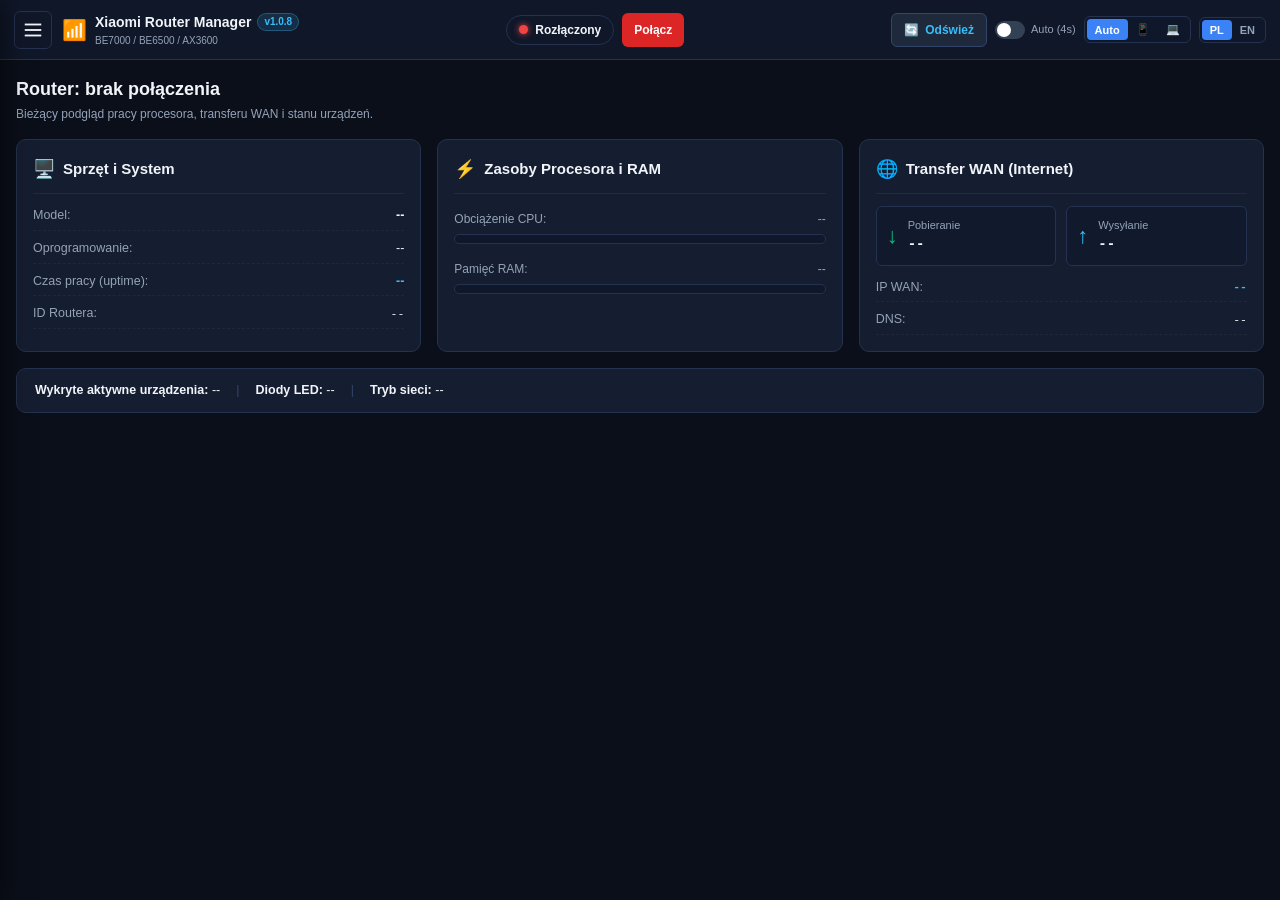
==== commit 8f3243cd: "Release v1.0.8: BE7000 Wi-Fi encryption fix, real channel scan, permanent APK signing, mobile portra" ====
--- a/mobile/www/index.html
+++ b/mobile/www/index.html
@@ -18,7 +18,7 @@
         <div class="logo-box">
           <span class="logo-icon">📶</span>
           <div class="logo-text">
-            <span class="logo-title">Xiaomi Router Manager <span class="version-badge">v1.0.7</span></span>
+            <span class="logo-title">Xiaomi Router Manager <span class="version-badge">v1.0.8</span></span>
             <span class="logo-subtitle" id="header-model-badge">BE7000 / BE6500 / AX3600</span>
           </div>
         </div>
@@ -150,20 +150,11 @@
           </div>
         </div>
 
-        <!-- Grupa 4: System i Narzędzia -->
-        <div class="nav-group open">
-          <div class="nav-group-header" data-group="sys">
-            <span class="group-icon">🛠️</span>
-            <span class="group-title">System i Narzędzia</span>
-            <span class="group-arrow">▾</span>
-          </div>
-          <div class="nav-group-items">
-            <button class="nav-item" data-view="reboot">
-              <span class="item-icon">🔄</span>
-              <span class="item-title">System i konserwacja</span>
-            </button>
-          </div>
-        </div>
+        <!-- Grupa 4: System i Narzędzia (bezpośredni przycisk bez rozwijania) -->
+        <button class="nav-item nav-item-direct" data-view="reboot">
+          <span class="item-icon">🛠️</span>
+          <span class="item-title">System i Narzędzia</span>
+        </button>
 
         <!-- Wyróżniony przycisk Kreatora Setup na dole menu -->
         <div class="drawer-footer-action">
@@ -171,7 +162,7 @@
             <span class="wiz-icon">🪄</span>
             <span class="wiz-text">Kreator Szybkiego Startu</span>
           </button>
-          <div class="drawer-version-footer">XRM Mobile v1.0.7</div>
+          <div class="drawer-version-footer">XRM Mobile v1.0.8</div>
         </div>
       </nav>
     </aside>
@@ -505,9 +496,6 @@
             <h2 class="view-title">Ustawienia LAN i Serwer DHCP</h2>
             <p class="view-desc">Konfiguracja adresu IP routera, puli przydziału adresów oraz tabela stałych rezerwacji DHCP.</p>
           </div>
-          <div class="header-actions">
-            <button class="btn-primary" id="btn-add-reserve-manual">+ Nowa rezerwacja</button>
-          </div>
         </div>
 
         <div class="grid-2-col">
@@ -563,23 +551,12 @@
               <span class="card-icon">📌</span>
               <h3>Statyczne Rezerwacje Adresów IP (Static DHCP)</h3>
             </div>
+            <button class="btn-primary" id="btn-add-reserve-manual">+ Nowa rezerwacja</button>
             <input type="text" id="dhcp-search-input" class="input-search compact" placeholder="Filtruj rezerwacje...">
             <select id="bind-sort-select" class="form-select sort-select" aria-label="Sortowanie rezerwacji"><option value="original">Kolejność routera</option><option value="ip-asc">IP rosnąco</option><option value="ip-desc">IP malejąco</option><option value="name-asc">Nazwa A-Z</option><option value="name-desc">Nazwa Z-A</option></select>
           </div>
-          <div class="table-responsive">
-            <table class="data-table" id="table-dhcp-binds">
-              <thead>
-                <tr>
-                  <th>Nazwa / Urządzenie</th>
-                  <th>Adres IP</th>
-                  <th>Adres MAC</th>
-                  <th class="text-right">Akcje</th>
-                </tr>
-              </thead>
-              <tbody id="binds-tbody">
-                <!-- Wiersze generowane dynamicznie w app.js -->
-              </tbody>
-            </table>
+          <div id="binds-list-container" class="devices-list-container">
+            <!-- Karty rezerwacji DHCP generowane dynamicznie w app.js -->
           </div>
         </div>
       </section>
@@ -619,10 +596,11 @@
             <div class="form-group">
               <label class="form-label" id="wifi-2g-enc-lbl">Wspólne szyfrowanie:</label>
               <select id="wifi-2g-enc" class="form-select">
-                <option value="sae-mixed">WPA2/WPA3 Personal (sae-mixed)</option>
+                <option value="psk2+ccmp">WPA2/WPA3 Personal (psk2+ccmp)</option>
+                <option value="ccmp">WPA3 Personal (ccmp)</option>
                 <option value="psk2">WPA2 Personal (psk2)</option>
-                <option value="sae">WPA3 Personal (sae)</option>
-                <option value="none">Brak zabezpieczeń (Otwarte)</option>
+                <option value="mixed-psk">WPA/WPA2 Mixed (mixed-psk)</option>
+                <option value="none">Brak zabezpieczeń (none)</option>
               </select>
             </div>
 
@@ -724,10 +702,11 @@
               <div class="form-group">
                 <label class="form-label">Szyfrowanie 5G:</label>
                 <select id="wifi-5g-enc" class="form-select">
-                  <option value="sae-mixed">WPA2/WPA3 Personal (sae-mixed)</option>
+                  <option value="psk2+ccmp">WPA2/WPA3 Personal (psk2+ccmp)</option>
+                  <option value="ccmp">WPA3 Personal (ccmp)</option>
                   <option value="psk2">WPA2 Personal (psk2)</option>
-                  <option value="sae">WPA3 Personal (sae)</option>
-                  <option value="none">Brak zabezpieczeń (Otwarte)</option>
+                  <option value="mixed-psk">WPA/WPA2 Mixed (mixed-psk)</option>
+                  <option value="none">Brak zabezpieczeń (none)</option>
                 </select>
               </div>
 
@@ -1384,7 +1363,7 @@
             <div class="wcard-badge" id="wcard-type-badge">★ Domowa Sieć Wi-Fi (Smart Connect)</div>
             <div class="wcard-field">
               <span class="wcard-lbl">Nazwa sieci (SSID):</span>
-              <span class="wcard-val bold" id="wcard-ssid-val">hook_mt</span>
+              <span class="wcard-val bold" id="wcard-ssid-val">MyWiFi</span>
             </div>
             <div class="wcard-field">
               <span class="wcard-lbl">Szyfrowanie:</span>
--- a/mobile/www/style.css
+++ b/mobile/www/style.css
@@ -340,6 +340,7 @@
   left: 0;
   width: 290px;
   max-width: 85vw;
+  height: 100dvh;
   background-color: #111827;
   border-right: 1px solid var(--border-color);
   z-index: 100;
@@ -362,6 +363,7 @@
 
 .drawer-header {
   height: 60px;
+  flex-shrink: 0;
   padding: 0 16px;
   display: flex;
   align-items: center;
@@ -392,7 +394,9 @@
 
 .drawer-nav {
   flex: 1;
+  min-height: 0;
   overflow-y: auto;
+  -webkit-overflow-scrolling: touch;
   padding: 12px 10px;
   display: flex;
   flex-direction: column;
@@ -401,10 +405,22 @@
 
 /* Grupy akordeonowe menu */
 .nav-group {
+  flex-shrink: 0;
   border-radius: var(--radius-sm);
   overflow: hidden;
   background-color: rgba(30, 41, 59, 0.35);
   border: 1px solid rgba(51, 65, 85, 0.4);
+}
+
+.nav-item-direct {
+  flex-shrink: 0;
+  border-radius: var(--radius-sm);
+  background-color: rgba(30, 41, 59, 0.35);
+  border: 1px solid rgba(51, 65, 85, 0.4);
+  padding: 10px 12px;
+  font-weight: 600;
+  font-size: 13px;
+  color: var(--text-main);
 }
 
 .nav-group-header {
@@ -483,6 +499,7 @@
 }
 
 .drawer-footer-action {
+  flex-shrink: 0;
   margin-top: auto;
   padding-top: 10px;
 }
@@ -1010,8 +1027,57 @@
 
 .form-row-2 {
   display: grid;
-  grid-template-columns: 1fr 1fr;
+  grid-template-columns: repeat(2, minmax(0, 1fr));
   gap: 12px;
+}
+
+.form-row-2 > *,
+.form-group {
+  min-width: 0;
+}
+
+.form-input,
+.form-select {
+  width: 100%;
+  max-width: 100%;
+  min-width: 0;
+  box-sizing: border-box;
+}
+
+.toggle-switch {
+  display: inline-flex;
+  align-items: center;
+  cursor: pointer;
+  flex-shrink: 0;
+}
+
+.toggle-switch input {
+  display: none;
+}
+
+.toggle-switch input:checked + .toggle-slider {
+  background-color: var(--primary);
+}
+
+.toggle-switch input:checked + .toggle-slider::after {
+  transform: translateX(12px);
+}
+
+.select-role-wrapper {
+  display: flex;
+  flex-wrap: wrap;
+  align-items: center;
+  gap: 8px;
+  width: 100%;
+  max-width: 100%;
+  min-width: 0;
+}
+
+.select-role-wrapper select {
+  flex: 1 1 220px;
+  width: 100%;
+  max-width: 100%;
+  min-width: 0;
 }
 
 .input-password-wrapper {
@@ -1573,17 +1639,30 @@
   padding: 8px;
 }
 
-/* Compact header keeps login and controls reachable on narrow phones. */
-@media (max-width: 700px) {
-  #app-root, #main-content, .content-view, .card { min-width: 0; }
+/* Compact header keeps login and controls reachable on narrow & landscape phones. */
+@media (max-width: 960px) {
   #main-header { height: auto; min-height: 60px; flex-wrap: wrap; padding: 8px 12px; gap: 8px; }
   .header-left { flex: 1 1 auto; min-width: 0; }
   .header-center { flex: 0 0 auto; }
-  .header-right { flex: 1 1 100%; flex-wrap: wrap; justify-content: space-between; min-width: 0; }
+  .header-right { flex: 1 1 auto; flex-wrap: wrap; justify-content: flex-end; min-width: 0; }
+}
+@media (max-width: 700px) {
+  #app-root, #main-content, .content-view, .card { min-width: 0; }
+  .header-right { flex: 1 1 100%; justify-content: space-between; }
   .logo-title { max-width: 190px; overflow: hidden; text-overflow: ellipsis; }
   .grid-2-col { grid-template-columns: minmax(0, 1fr); }
   .summary-sep { display: none; }
   .dash-grid-3 > *, .grid-2-col > * { min-width: 0; }
+  #qos-mode-selector {
+    display: grid;
+    grid-template-columns: repeat(2, minmax(0, 1fr));
+    gap: 4px;
+  }
+  #qos-mode-selector button {
+    white-space: normal;
+    text-align: center;
+    padding: 8px 6px;
+  }
 }
 @media (max-width: 380px) {
   .logo-title { max-width: 130px; }
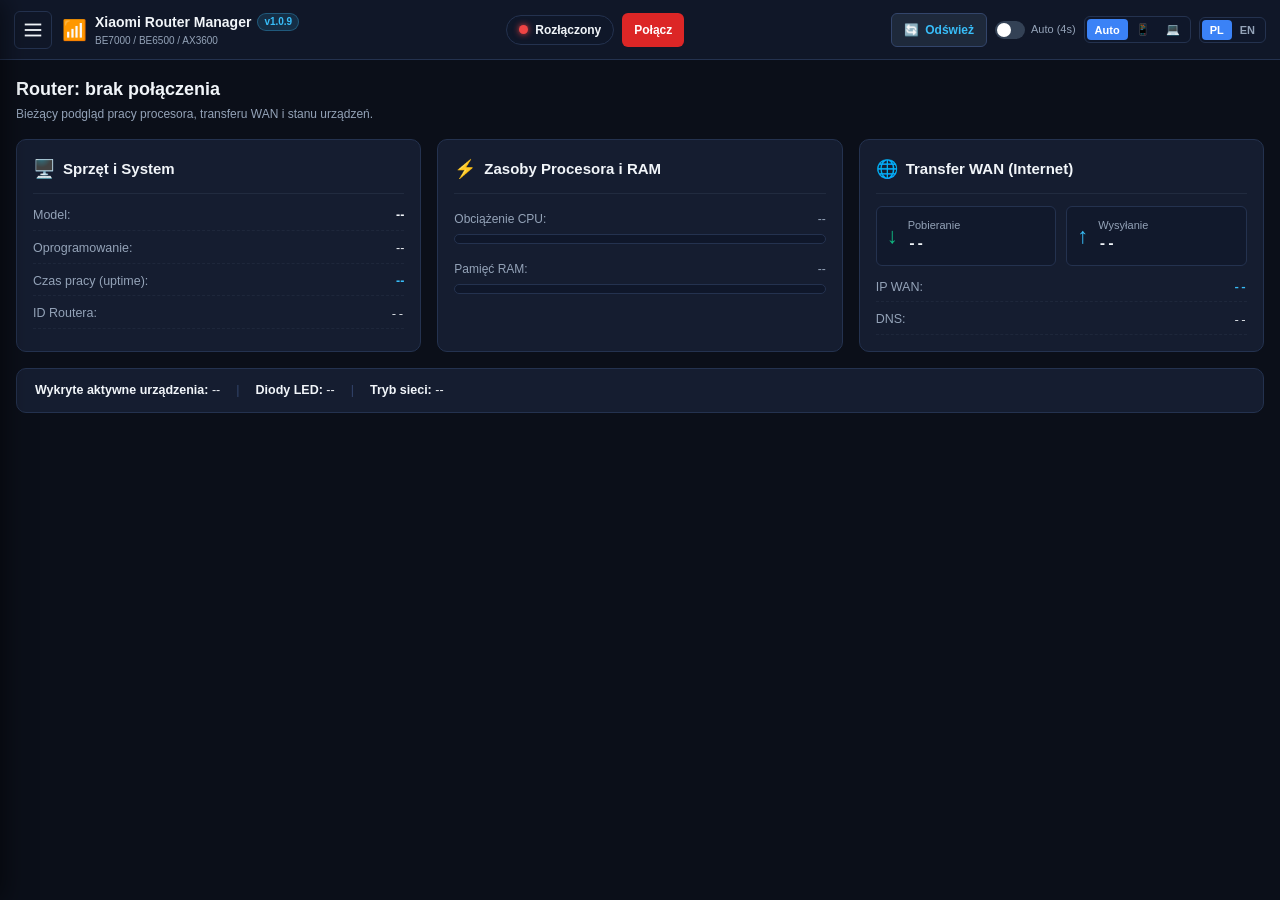
==== commit b4b99019: "Release v1.0.9: factory init, POST timezone+index, full reset, Mesh/WAN & Android parity" ====
--- a/mobile/www/index.html
+++ b/mobile/www/index.html
@@ -18,7 +18,7 @@
         <div class="logo-box">
           <span class="logo-icon">📶</span>
           <div class="logo-text">
-            <span class="logo-title">Xiaomi Router Manager <span class="version-badge">v1.0.8</span></span>
+            <span class="logo-title">Xiaomi Router Manager <span class="version-badge">v1.0.9</span></span>
             <span class="logo-subtitle" id="header-model-badge">BE7000 / BE6500 / AX3600</span>
           </div>
         </div>
@@ -162,7 +162,7 @@
             <span class="wiz-icon">🪄</span>
             <span class="wiz-text">Kreator Szybkiego Startu</span>
           </button>
-          <div class="drawer-version-footer">XRM Mobile v1.0.8</div>
+          <div class="drawer-version-footer">XRM Mobile v1.0.9</div>
         </div>
       </nav>
     </aside>
@@ -335,6 +335,7 @@
               <span>MAC: <strong id="mesh-master-mac">--</strong></span>
               <span>Klienci: <strong id="mesh-master-clients">--</strong></span>
             </div>
+            <div class="mesh-clients-list" id="mesh-master-clients-list"></div>
           </div>
           <div class="mesh-satellites" id="mesh-satellites-list">
             <div class="empty-state">Brak danych o topologii.</div>
@@ -395,7 +396,7 @@
               </div>
               <div class="info-row">
                 <span class="lbl">Rozmiar MTU:</span>
-                <span class="val bold" id="wan-stat-mtu">1472</span>
+                <span class="val bold" id="wan-stat-mtu">-</span>
               </div>
             </div>
             <div class="card-footer">
@@ -455,7 +456,7 @@
             <div class="form-group">
               <label class="form-label">Rozmiar jednostki MTU:</label>
               <div class="mtu-row">
-                <input type="number" id="wan-mtu-input" class="form-input mtu-field" value="1472">
+                <input type="number" id="wan-mtu-input" class="form-input mtu-field" placeholder="np. 1492 / 1500">
                 <div class="mtu-presets">
                   <button type="button" class="btn-preset" data-mtu="1472">1472 (Światłowód)</button>
                   <button type="button" class="btn-preset" data-mtu="1492">1492 (PPPoE)</button>
@@ -513,7 +514,7 @@
               <label class="form-label">Maska podsieci LAN:</label>
               <input type="text" id="lan-mask-input" class="form-input" value="255.255.255.0">
             </div>
-            <button class="btn-primary" id="btn-save-lan-ip">Zapisz IP Routera</button>
+            <button class="btn-danger" id="btn-save-lan-ip">Zapisz IP Routera</button>
           </div>
 
           <!-- Serwer DHCP -->
@@ -1212,7 +1213,7 @@
             <h3>Ponowne Uruchomienie Routera</h3>
           </div>
           <p class="card-desc">Restart spowoduje chwilowe przerwanie połączenia z Internetem i sieciami Wi-Fi na około 60-90 sekund.</p>
-          <button class="btn-danger" id="btn-reboot-router">🔄 Zrestartuj Xiaomi BE7000 Teraz</button>
+          <button class="btn-danger" id="btn-reboot-router">🔄 Zrestartuj Router Teraz</button>
           <p class="card-desc">Przywrócenie ustawień fabrycznych usuwa konfigurację routera i wymaga ponownego skonfigurowania sieci.</p>
           <button class="btn-danger" id="btn-factory-reset">Przywróć ustawienia fabryczne</button>
         </div>
@@ -1232,8 +1233,9 @@
           <div class="wizard-steps-indicator">
             <span class="step-num active">1. Tryb WAN</span> →
             <span class="step-num">2. Wi-Fi</span> →
-            <span class="step-num">3. Hasło Admina</span>
-          </div>
+            <span class="step-num">3. Hasło i Strefa</span>
+          </div>
+          <div id="wiz-factory-banner" class="wifi-banner-info hidden"></div>
           <div class="form-group">
             <label class="form-label">Wybierz typ połączenia WAN dostawcy:</label>
             <select id="wiz-proto" class="form-select">
@@ -1242,9 +1244,33 @@
               <option value="static">Statyczny IP</option>
             </select>
           </div>
+          <div id="wiz-pppoe-box" class="form-section hidden">
+            <div class="form-group">
+              <label class="form-label">Login PPPoE:</label>
+              <input type="text" id="wiz-pppoe-user" class="form-input" placeholder="login@isp.pl">
+            </div>
+            <div class="form-group">
+              <label class="form-label">Hasło PPPoE:</label>
+              <input type="password" id="wiz-pppoe-pwd" class="form-input" placeholder="Hasło od dostawcy">
+            </div>
+          </div>
+          <div id="wiz-static-box" class="form-section hidden">
+            <div class="form-group">
+              <label class="form-label">Stały adres IP:</label>
+              <input type="text" id="wiz-static-ip" class="form-input" placeholder="np. 192.168.1.100">
+            </div>
+            <div class="form-group">
+              <label class="form-label">Maska podsieci:</label>
+              <input type="text" id="wiz-static-mask" class="form-input" value="255.255.255.0">
+            </div>
+            <div class="form-group">
+              <label class="form-label">Brama domyślna:</label>
+              <input type="text" id="wiz-static-gw" class="form-input" placeholder="np. 192.168.1.1">
+            </div>
+          </div>
           <div class="form-group">
             <label class="form-label">Nazwa Twojej sieci domowej Wi-Fi (SSID):</label>
-            <input type="text" id="wiz-ssid" class="form-input" value="Xiaomi_BE7000_Home">
+            <input type="text" id="wiz-ssid" class="form-input" placeholder="np. Xiaomi_Home_WiFi">
           </div>
           <div class="form-group">
             <label class="form-label">Hasło do Wi-Fi:</label>
@@ -1255,6 +1281,10 @@
               <input type="checkbox" id="wiz-same-pwd" checked>
               <span>Użyj tego samego hasła dla panelu administratora routera</span>
             </label>
+          </div>
+          <div id="wiz-admin-pwd-box" class="form-group hidden">
+            <label class="form-label">Osobne hasło administratora routera:</label>
+            <input type="password" id="wiz-admin-pwd" class="form-input" placeholder="Minimum 8 znaków">
           </div>
           <div class="form-group">
             <label class="form-label">🌍 Strefa czasowa routera (Timezone):</label>
--- a/mobile/www/style.css
+++ b/mobile/www/style.css
@@ -1728,3 +1728,43 @@
   .header-left .logo-box, .header-left .logo-text { min-width:0; overflow:hidden; }
   .header-left .logo-title { display:block; max-width:100%; overflow:hidden; text-overflow:ellipsis; }
 }
+.mesh-clients-list {
+  display: flex;
+  flex-wrap: wrap;
+  gap: 6px;
+  margin-top: 10px;
+  padding-top: 8px;
+  border-top: 1px solid rgba(51, 65, 85, 0.5);
+}
+.mesh-client-chip {
+  font-size: 11px;
+  padding: 2px 8px;
+  border-radius: 999px;
+  background: rgba(15, 23, 42, 0.75);
+  border: 1px solid var(--border-color);
+  color: var(--text-main);
+}
+.badge-node {
+  background: rgba(56, 189, 248, 0.14);
+  color: #38bdf8;
+  border: 1px solid rgba(56, 189, 248, 0.35);
+}
+.reset-role-banner {
+  background: #7f1d1d;
+  border: 2px solid #ef4444;
+  border-radius: 8px;
+  padding: 12px;
+  text-align: center;
+  margin-bottom: 10px;
+}
+.reset-role-banner .role-title {
+  font-size: 16px;
+  font-weight: 800;
+  color: #fecaca;
+}
+.reset-role-banner .role-meta {
+  font-size: 12px;
+  font-weight: 600;
+  color: #ffffff;
+  margin-top: 4px;
+}
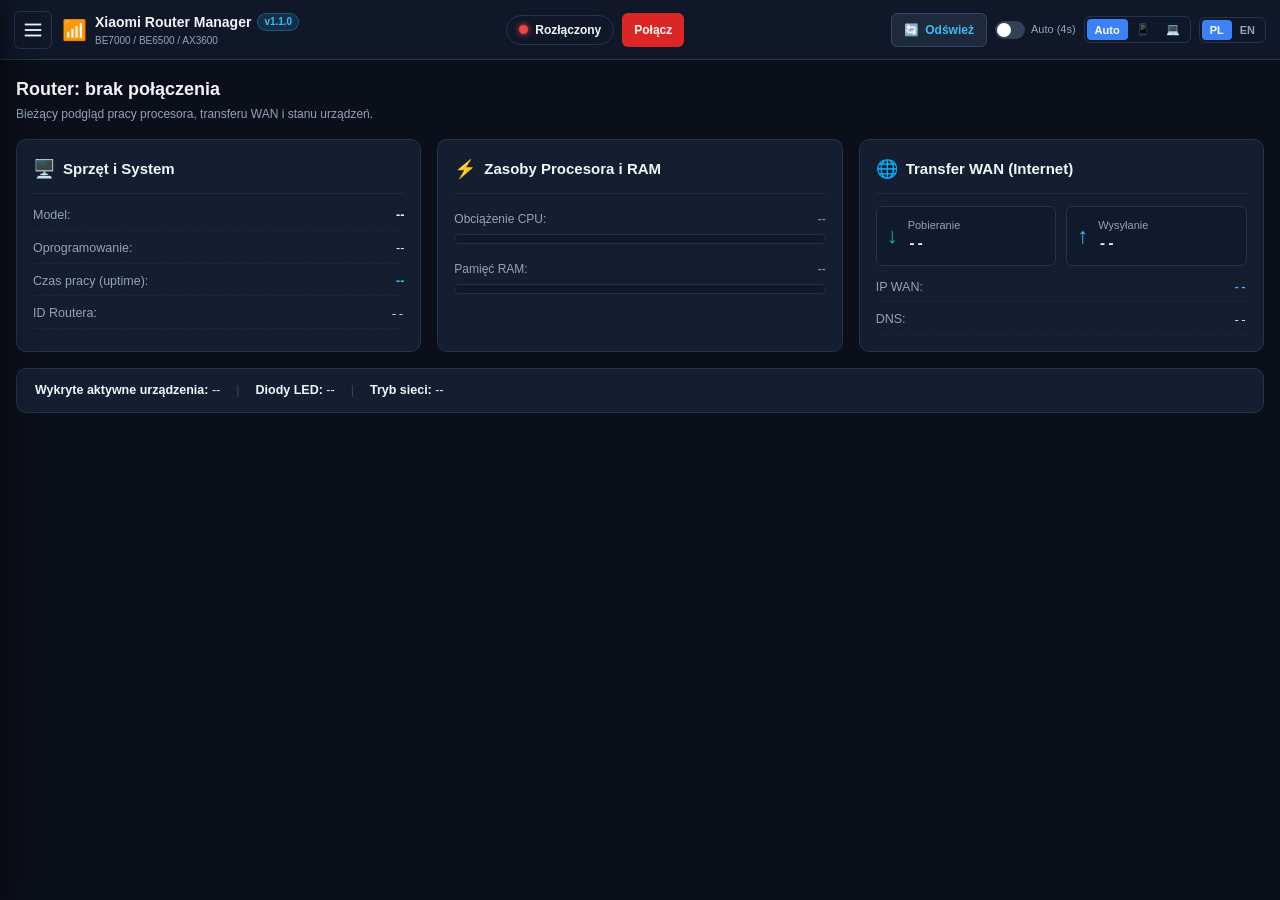
==== commit ea9e096e: "Release v1.1.0: 10 LuCI API fixes, feature-driven UI, MLO/Tri-Band, Mesh node switch & full restore" ====
--- a/mobile/www/index.html
+++ b/mobile/www/index.html
@@ -18,7 +18,7 @@
         <div class="logo-box">
           <span class="logo-icon">📶</span>
           <div class="logo-text">
-            <span class="logo-title">Xiaomi Router Manager <span class="version-badge">v1.0.9</span></span>
+            <span class="logo-title">Xiaomi Router Manager <span class="version-badge">v1.1.0</span></span>
             <span class="logo-subtitle" id="header-model-badge">BE7000 / BE6500 / AX3600</span>
           </div>
         </div>
@@ -162,7 +162,7 @@
             <span class="wiz-icon">🪄</span>
             <span class="wiz-text">Kreator Szybkiego Startu</span>
           </button>
-          <div class="drawer-version-footer">XRM Mobile v1.0.9</div>
+          <div class="drawer-version-footer">XRM Mobile v1.1.0</div>
         </div>
       </nav>
     </aside>
@@ -582,9 +582,9 @@
           </div>
         </div>
 
-        <!-- Baner informacyjny Smart Connect (Wi-Fi 双频合一) -->
+        <!-- Baner informacyjny Smart Connect -->
         <div id="wifi-bsd-banner" class="wifi-banner-info">
-          ★ Smart Connect (Wi-Fi 双频合一) jest WŁĄCZONY - Pasma 2.4 GHz i 5 GHz współdzielą jedno SSID i hasło. Router automatycznie dobiera pasmo.
+          ★ Smart Connect jest WŁĄCZONY - Pasma 2.4 GHz i 5 GHz współdzielą jedno SSID i hasło. Router automatycznie dobiera pasmo.
         </div>
 
         <div class="card" id="wifi-common-credentials"><h3 id="wifi-common-heading">Wspólna sieć Wi-Fi</h3>
@@ -688,11 +688,6 @@
               <input type="checkbox" id="wifi-5g-enable" checked hidden><span id="wifi-5g-enable-txt" class="status-lbl" hidden></span>
             </div>
 
-            <!-- Baner synchronizacji z 2.4 GHz przy Smart Connect -->
-            <div id="wifi-5g-sync-banner" class="wifi-sync-info">
-              ★ Smart Connect włączony: Pasmo 5 GHz korzysta ze wspólnych danych podanych powyżej.
-            </div>
-
             <!-- Pola 5G (widoczne tylko gdy Smart Connect jest wyłączony) -->
             <div id="wifi-5g-credentials-box" class="hidden">
               <div class="form-group">
@@ -785,6 +780,32 @@
           </div>
 
           <div class="adv-wifi-list">
+            <!-- 0a. Wi-Fi 7 MLO -->
+            <div class="adv-item" id="wifi-adv-mlo-row">
+              <div class="adv-info">
+                <div class="adv-title">Wi-Fi 7 MLO (Multi-Link Operation)</div>
+                <div class="adv-desc">Jednoczesna transmisja na pasmach 2.4 GHz i 5 GHz dla urządzeń Wi-Fi 7.</div>
+              </div>
+              <label class="toggle-switch-label">
+                <input type="checkbox" id="wifi-adv-mlo">
+                <span class="toggle-slider"></span>
+                <span id="wifi-adv-mlo-lbl" class="status-lbl">Wyłączone</span>
+              </label>
+            </div>
+
+            <!-- 0b. Tri-Band 5G Split (widoczne tylko gdy features.wifi.split5g == 1, np. BE7000) -->
+            <div class="adv-item hidden" id="wifi-adv-split5g-row">
+              <div class="adv-info">
+                <div class="adv-title">Tryb Tri-Band (Rozdzielenie 5G-1 i 5G-2)</div>
+                <div class="adv-desc text-warning">Rozdziela radio 5 GHz na dwa osobne pasma (5G-1 + 5G-2). Zmiana restartuje router.</div>
+              </div>
+              <label class="toggle-switch-label">
+                <input type="checkbox" id="wifi-adv-split5g">
+                <span class="toggle-slider"></span>
+                <span id="wifi-adv-split5g-lbl" class="status-lbl">Wyłączone</span>
+              </label>
+            </div>
+
             <!-- 1. Wi-Fi 5 Kompatybilność -->
             <div class="adv-item">
               <div class="adv-info">
@@ -838,7 +859,7 @@
             </div>
 
             <!-- 5. Tryb cichy -->
-            <div class="adv-item">
+            <div class="adv-item" id="wifi-adv-silence-row">
               <div class="adv-info">
                 <div class="adv-title">Tryb cichy Wi-Fi (Tymczasowe wyłączenie)</div>
                 <div class="adv-desc text-danger">Wyłącza wszystkie radia Wi-Fi do restartu routera. Po restarcie Wi-Fi włącza się ponownie automatycznie.</div>
@@ -889,7 +910,7 @@
       <section id="view-ports" class="content-view">
         <div class="view-header">
           <div>
-            <h2 class="view-title">Zarządzanie Portami 4x 2.5 Gbps (Xiaomi BE7000)</h2>
+            <h2 class="view-title">Zarządzanie Portami 4x 2.5 Gbps</h2>
             <p class="view-desc">Kliknij w port fizyczny, aby sprawdzić stan lub wybierz zaawansowaną funkcję sprzętową.</p>
           </div>
         </div>
@@ -1172,10 +1193,10 @@
         <div class="view-header"><div><h2 class="view-title">DDNS i VPN</h2><p class="view-desc">Usługi dynamicznego DNS i profile klienta VPN.</p></div></div>
         <div class="grid-2-col">
           <div class="card"><h3>Dynamiczny DNS (DDNS)</h3><div id="ddns-list" class="nat-list">Brak danych</div>
-            <h4>Dodaj usługę DDNS</h4><div class="form-group"><label class="form-label">Dostawca</label><select id="ddns-provider" class="form-select"><option>no-ip.com</option><option>oray.com</option><option>pubyun.com</option><option>3322.org</option><option>dyndns.com</option></select></div>
-            <div class="form-group"><label class="form-label">Domena</label><input id="ddns-domain" class="form-input"></div><div class="form-group"><label class="form-label">Nazwa użytkownika</label><input id="ddns-user" class="form-input"></div><div class="form-group"><label class="form-label">Hasło</label><input id="ddns-password" class="form-input" type="password"></div><button id="ddns-add" class="btn-primary">Dodaj DDNS</button></div>
+            <h4>Dodaj usługę DDNS</h4><div class="form-group"><label class="form-label">Dostawca</label><select id="ddns-provider" class="form-select"><option>no-ip.com</option><option>cloudflare.com</option><option>dyndns.com</option><option>oray.com</option><option>pubyun.com</option><option>3322.org</option><option>alidns.com</option><option>dnspod.cn</option><option>huaweicloud.com</option><option>baidu.com</option></select></div>
+            <div class="form-group"><label class="form-label">Domena</label><input id="ddns-domain" class="form-input"></div><div class="form-group"><label class="form-label">Nazwa użytkownika</label><input id="ddns-user" class="form-input" placeholder="Dla Cloudflare wpisz Bearer lub zostaw puste"></div><div class="form-group"><label class="form-label">Hasło</label><input id="ddns-password" class="form-input" type="password"></div><button id="ddns-add" class="btn-primary">Dodaj DDNS</button></div>
           <div class="card"><h3>Klient VPN</h3><p id="vpn-status">Brak danych</p><div id="vpn-list" class="nat-list">Brak danych</div><button id="vpn-disconnect" class="btn-secondary">Rozłącz VPN</button><h4>Dodaj profil VPN</h4>
-            <div class="form-group"><label class="form-label">Protokół</label><select id="vpn-proto" class="form-select"><option>l2tp</option><option>pptp</option></select></div><div class="form-group"><label class="form-label">Serwer</label><input id="vpn-server" class="form-input"></div><div class="form-group"><label class="form-label">Nazwa użytkownika</label><input id="vpn-user" class="form-input"></div><div class="form-group"><label class="form-label">Hasło</label><input id="vpn-password" class="form-input" type="password"></div><label class="checkbox-inline"><input type="checkbox" id="vpn-auto"><span>Automatyczne łączenie</span></label><button id="vpn-add" class="btn-primary">Dodaj VPN</button>
+            <div class="form-group"><label class="form-label">Nazwa profilu</label><input id="vpn-name" class="form-input" placeholder="np. VPN Praca"></div><div class="form-group"><label class="form-label">Protokół</label><select id="vpn-proto" class="form-select"><option>l2tp</option><option>pptp</option></select></div><div class="form-group"><label class="form-label">Serwer</label><input id="vpn-server" class="form-input"></div><div class="form-group"><label class="form-label">Nazwa użytkownika</label><input id="vpn-user" class="form-input"></div><div class="form-group"><label class="form-label">Hasło</label><input id="vpn-password" class="form-input" type="password"></div><label class="checkbox-inline"><input type="checkbox" id="vpn-auto"><span>Automatyczne łączenie</span></label><button id="vpn-add" class="btn-primary">Dodaj VPN</button>
           </div>
         </div>
         <div class="card"><h3>Smart VPN</h3><p>Dzielenie ruchu VPN według domen lub urządzeń.</p><label class="checkbox-inline"><input type="checkbox" id="smartvpn-enabled" disabled><span>Włącz Smart VPN</span></label><select id="smartvpn-mode" class="form-select" disabled><option value="1">Domeny</option><option value="2">Urządzenia</option></select><button id="smartvpn-save" class="btn-primary" disabled>Zapisz Smart VPN</button></div>
@@ -1200,11 +1221,11 @@
           </div>
         </div>
         <div class="grid-2-col system-overview">
-          <div class="card"><h3>Strefa bezpieczeństwa i hasła</h3><p class="card-desc">Zmiana hasła administratora routera.</p><button class="btn-primary" id="system-change-password">Zmień hasło administratora</button></div>
-          <div class="card"><h3>Kopia i przywracanie</h3><p>Kopia JSON obejmuje dostępne dane routera i może zawierać hasła. Przywracanie obsługuje tylko dostępne sekcje wskazane w kolejnym oknie.</p><div class="backup-actions-bar"><button class="btn-primary" id="btn-save-snapshot">Utwórz kopię zapasową (.json)</button><label class="btn-secondary">Wczytaj kopię JSON <input type="file" id="backup-file-input" accept="application/json,.json" hidden></label><button class="btn-warn" id="btn-apply-json" disabled>Wybierz sekcje do przywrócenia</button><button class="btn-secondary" id="btn-official-backup">Pobierz oficjalną kopię Xiaomi (.tar.gz)</button></div><p id="backup-file-status" role="status">Nie wczytano kopii JSON.</p><p>Oficjalna kopia Xiaomi jest osobnym plikiem. Jej zakres i przywracanie nie zostały potwierdzone.</p></div>
+          <div class="card"><h3>Strefa bezpieczeństwa i hasła</h3><p class="card-desc">Zmiana hasła administratora oraz nazwy routera.</p><button class="btn-primary" id="system-change-password">Zmień hasło administratora</button><button class="btn-secondary" id="system-rename-router" style="margin-top:8px">Zmień nazwę routera</button></div>
+          <div class="card"><h3>Kopia i przywracanie</h3><p>Kopia JSON obejmuje pełną konfigurację routera (w tym hasła). Przy przywracaniu wybierzesz dokładne sekcje do wgrania.</p><div class="backup-actions-bar"><button class="btn-primary" id="btn-save-snapshot">Utwórz kopię zapasową (.json)</button><label class="btn-secondary">Wczytaj kopię JSON <input type="file" id="backup-file-input" accept="application/json,.json" hidden></label><button class="btn-warn" id="btn-apply-json" disabled>Wybierz sekcje do przywrócenia</button><button class="btn-secondary" id="btn-official-backup">Pobierz oficjalną kopię Xiaomi (.tar.gz)</button></div><p id="backup-file-status" role="status">Nie wczytano kopii JSON.</p><p>Oficjalna kopia Xiaomi (.tar.gz) zapisuje natywne archiwum konfiguracji z routera.</p></div>
           <div class="card"><h3>Raporty i dokumentacja sieci</h3><p class="card-desc">Raport stanu routera i urządzeń.</p><button class="btn-primary" id="btn-export-md">Eksportuj raport do Markdown (.md)</button></div>
-          <div class="card"><h3>Diody LED routera</h3><div class="form-group"><label class="toggle-switch"><input type="checkbox" id="led-switch" disabled><span class="toggle-slider"></span></label><span id="led-status-lbl" class="bold">Brak danych</span></div><button class="btn-primary" id="btn-save-led" disabled>Zapisz stan diod</button></div>
-          <div class="card"><h3>Konserwacja i system</h3><p id="system-router-time">Czas routera: --</p><button class="btn-secondary" id="btn-nfc-enable">Włącz NFC</button><button class="btn-secondary" id="btn-nfc-disable">Wyłącz NFC</button><button class="btn-secondary" id="btn-sync-time">Synchronizuj czas z urządzeniem</button><button class="btn-secondary" id="btn-check-firmware">Sprawdź aktualizacje firmware</button></div>
+          <div class="card"><h3>Diody LED routera</h3><div class="form-group"><label class="toggle-switch"><input type="checkbox" id="led-switch" disabled><span class="toggle-slider"></span></label><span id="led-status-lbl" class="bold">Brak danych</span></div><div id="extra-leds-box" class="hidden"><div class="form-group" style="margin-top:8px"><label class="checkbox-inline"><input type="checkbox" id="all-led-switch"><span>Wszystkie diody (Master LED)</span></label></div><div class="form-group"><label class="checkbox-inline"><input type="checkbox" id="eth-led-switch"><span>Diody portów Ethernet (LAN)</span></label></div><div class="form-group hidden" id="effect-light-row"><label class="checkbox-inline"><input type="checkbox" id="effect-light-switch"><span>Podświetlenie obudowy (Effect Light)</span></label></div></div><button class="btn-primary" id="btn-save-led" disabled>Zapisz stan diod</button></div>
+          <div class="card"><h3>Konserwacja i system</h3><p id="system-router-time">Czas routera: --</p><div id="nfc-controls-box"><button class="btn-secondary" id="btn-nfc-enable">Włącz NFC</button><button class="btn-secondary" id="btn-nfc-disable">Wyłącz NFC</button></div><button class="btn-secondary" id="btn-sync-time">Synchronizuj czas z urządzeniem</button><button class="btn-secondary" id="btn-check-firmware">Sprawdź aktualizacje firmware</button></div>
           <div class="card"><h3>Strefa czasowa routera</h3><p class="card-desc">Ustaw strefę czasową routera niezależnie od synchronizacji czasu. Wpływa na harmonogramy, logi i chmurę Xiaomi Cloud.</p><div class="form-group"><label class="form-label">Strefa czasowa (Timezone):</label><select id="system-tz-select" class="form-select"><option value="">-- ładowanie... --</option></select></div><button class="btn-primary" id="btn-save-tz">Zapisz strefę czasową</button></div>
         </div>
         <div class="card danger-card">
@@ -1360,7 +1381,7 @@
         <div class="modal-body">
           <div class="form-group">
             <label class="form-label">Nazwa / Opis Urządzenia:</label>
-            <input type="text" id="reserve-name-input" class="form-input" placeholder="np. HOOKMTSRV">
+            <input type="text" id="reserve-name-input" class="form-input" placeholder="np. Serwer NAS">
           </div>
           <div class="form-group">
             <label class="form-label">Adres MAC:</label>
